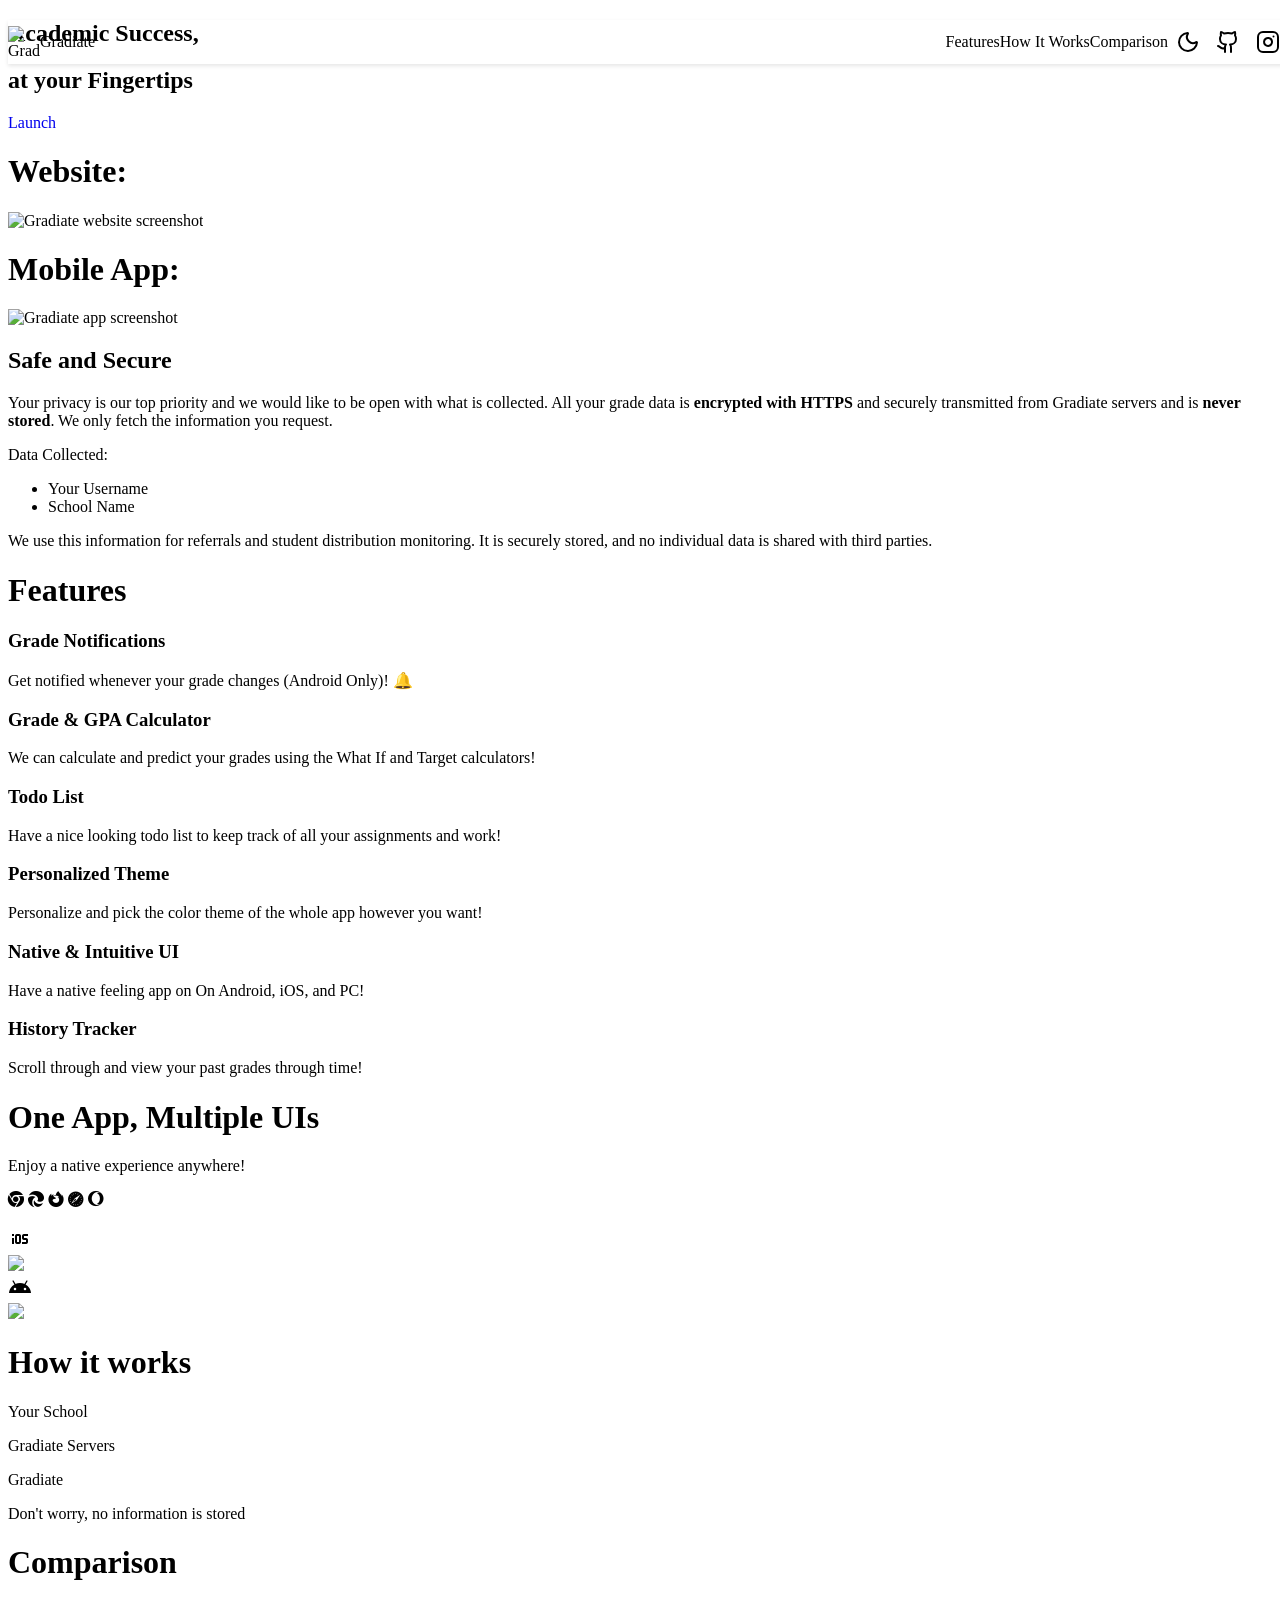
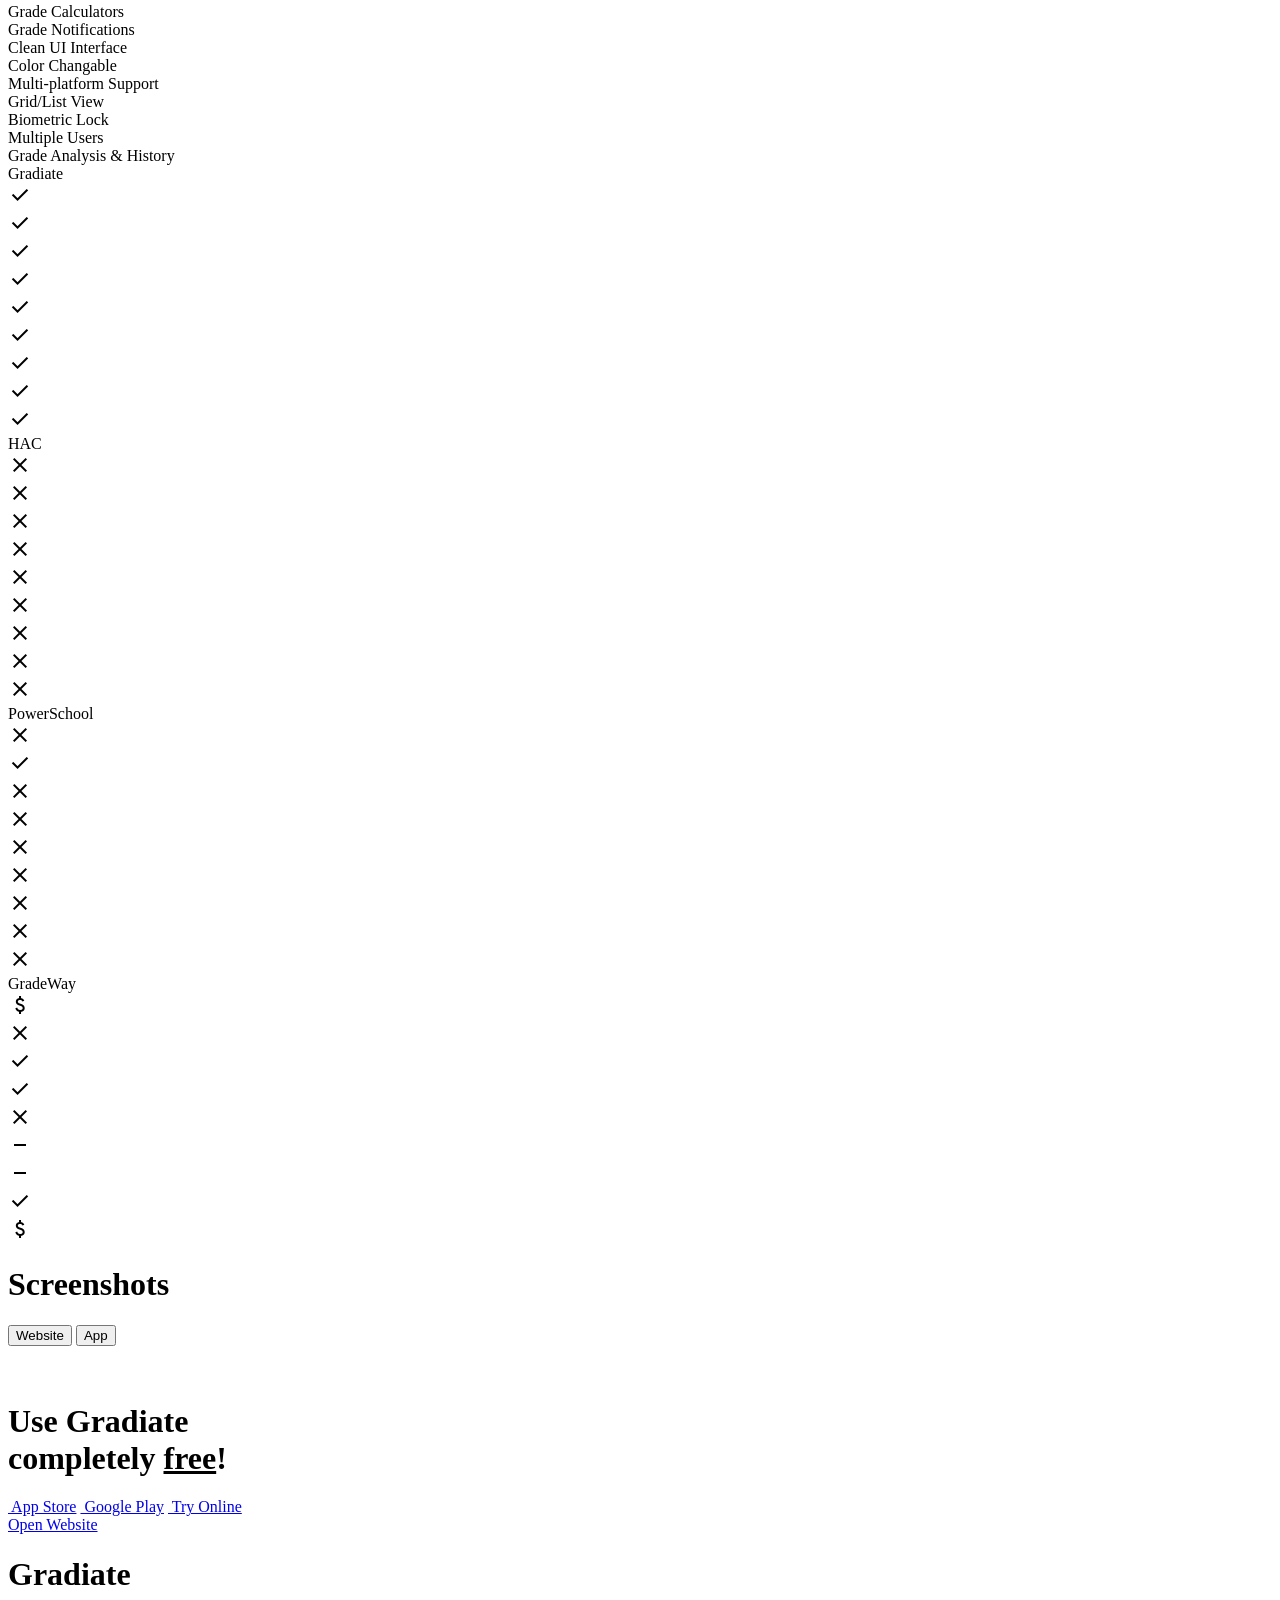
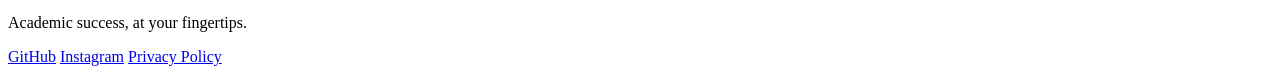
==== index.html @ aeee0737 "added number of users to splash" ====
<!DOCTYPE html>
<html lang="en">

<head>
  <meta charset="UTF-8" />
  <meta name="viewport" content="width=device-width, initial-scale=1.0" />
  <title>Gradiate</title>
  <!-- Core Styles -->
  <link rel="stylesheet" href="styles/variables.css" />
  <link rel="stylesheet" href="styles/base.css" />
  <!-- Component Styles -->
  <link rel="stylesheet" href="styles/navigation.css" />
  <link rel="stylesheet" href="styles/hero.css" />
  <link rel="stylesheet" href="styles/platforms.css" />
  <link rel="stylesheet" href="styles/safe-secure.css" />
  <link rel="stylesheet" href="styles/features.css" />
  <link rel="stylesheet" href="styles/how-it-works.css" />
  <link rel="stylesheet" href="styles/comparison.css" />
  <link rel="stylesheet" href="styles/screenshots.css" />
  <link rel="stylesheet" href="styles/install.css" />
  <link rel="stylesheet" href="styles/footer.css" />
  <link rel="stylesheet" href="styles/privacy-policy.css" />
  <link rel="stylesheet" href="styles/stats.css" />
  <!-- External Libraries -->
  <script src="scripts/main.js"></script>
  <script src="scripts/stats.js"></script>
  <script src="https://cdn.jsdelivr.net/npm/lucide@latest/dist/umd/lucide.min.js"></script>
  <link rel="shortcut icon" href="images/logo-rounded.png" type="image/x-icon" />
  <link rel="stylesheet" href="https://cdn.jsdelivr.net/npm/swiper@11/swiper-bundle.min.css" />
  <link rel="stylesheet"
    href="https://fonts.googleapis.com/css2?family=Material+Symbols+Outlined:opsz,wght,FILL,GRAD@24,700,0,0" />
  <link rel="stylesheet" href="https://cdnjs.cloudflare.com/ajax/libs/font-awesome/6.7.2/css/all.min.css">
</head>

<body>
  <div class="container">
    <!-- Header -->
    <nav class="navbar">
      <div class="navbar__container">
        <a href="index.html" class="logo">
          <img src="images/logo-rounded.png" alt="Gradiate Logo" class="logo__image" />
          <h1 class="logo__text">Gradiate</h1>
        </a>
        <div class="nav-links">
          <a href="index.html#features" class="nav-links__link">Features</a>
          <a href="index.html#how-it-works" class="nav-links__link">How It Works</a>
          <a href="index.html#comparison" class="nav-links__link">Comparison</a>
          <div class="nav-buttons">
            <button id="theme-toggle" class="nav-button">
              <svg xmlns="http://www.w3.org/2000/svg" class="icon-sun" width="24" height="24" viewBox="0 0 24 24" fill="none" stroke="currentColor" stroke-width="2" stroke-linecap="round" stroke-linejoin="round" class="lucide lucide-sun-icon lucide-sun"><circle cx="12" cy="12" r="4"/><path d="M12 2v2"/><path d="M12 20v2"/><path d="m4.93 4.93 1.41 1.41"/><path d="m17.66 17.66 1.41 1.41"/><path d="M2 12h2"/><path d="M20 12h2"/><path d="m6.34 17.66-1.41 1.41"/><path d="m19.07 4.93-1.41 1.41"/></svg>
              <svg xmlns="http://www.w3.org/2000/svg" class="icon-moon" width="24" height="24" viewBox="0 0 24 24" fill="none" stroke="currentColor" stroke-width="2" stroke-linecap="round" stroke-linejoin="round" class="lucide lucide-moon-icon lucide-moon"><path d="M20.985 12.486a9 9 0 1 1-9.473-9.472c.405-.022.617.46.402.803a6 6 0 0 0 8.268 8.268c.344-.215.825-.004.803.401"/></svg>
            </button>
            <a href="https://github.com/ruskcoder/" class="nav-button" title="github" target="_blank">
              <svg xmlns="http://www.w3.org/2000/svg" width="24" height="24" viewBox="0 0 24 24" fill="none" stroke="currentColor" stroke-width="2" stroke-linecap="round" stroke-linejoin="round" class="lucide lucide-github-icon lucide-github"><path d="M15 22v-4a4.8 4.8 0 0 0-1-3.5c3 0 6-2 6-5.5.08-1.25-.27-2.48-1-3.5.28-1.15.28-2.35 0-3.5 0 0-1 0-3 1.5-2.64-.5-5.36-.5-8 0C6 2 5 2 5 2c-.3 1.15-.3 2.35 0 3.5A5.403 5.403 0 0 0 4 9c0 3.5 3 5.5 6 5.5-.39.49-.68 1.05-.85 1.65-.17.6-.22 1.23-.15 1.85v4"/><path d="M9 18c-4.51 2-5-2-7-2"/></svg>
            </a>
            <a href="https://www.instagram.com/gradexis.app/" class="nav-button" title="instagram" target="_blank">
              <svg xmlns="http://www.w3.org/2000/svg" width="24" height="24" viewBox="0 0 24 24" fill="none" stroke="currentColor" stroke-width="2" stroke-linecap="round" stroke-linejoin="round" class="lucide lucide-instagram-icon lucide-instagram"><rect width="20" height="20" x="2" y="2" rx="5" ry="5"/><path d="M16 11.37A4 4 0 1 1 12.63 8 4 4 0 0 1 16 11.37z"/><line x1="17.5" x2="17.51" y1="6.5" y2="6.5"/></svg>
            </a>
          </div>
        </div>
      </div>
    </nav>

    <!-- Main -->
    <div class="hero">
      <div class="hero__content">
        <h2 class="hero__title">
          Academic Success, 
        </h2>
        <h2 class="hero__title hero__title--secondary">
          at your Fingertips
        </h2>
        <a id="gradiate-link" class="hero__cta" href="https://web.gradexis.app" style="text-decoration: none">
          <span>Launch</span>
          <i data-lucide="arrow-right" class="hero__cta-icon"></i>
        </a>
      </div>
    </div>

    <div class="section section--theme platforms-section">
      <div class="platform-card platform-card--featured" data-platform="website">
        <h1 class="platform-card__title">Website:</h1>
        <img src="../images/screenshots/website/grades.png" alt="Gradiate website screenshot" class="platform-card__image" />
      </div>
      <div class="platform-card" data-platform="app">
        <h1 class="platform-card__title">Mobile App:</h1>
        <img src="../images/screenshots/md/grades.png" alt="Gradiate app screenshot" class="platform-card__image" />
      </div>
    </div>

    <!-- Live user stats -->
    <div class="section stats" id="stats">
      <div class="stats__counter">
        <div class="stats__number" id="user-count" aria-live="polite">0</div>
        <p class="stats__label">students across <span id="school-count">0</span> schools use Gradiate</p>
      </div>
      <div class="stats-chart">
        <h3 class="stats-chart__heading">Users by school</h3>
        <div id="school-chart"></div>
      </div>
      <!-- Outside the chart so expanding it doesn't re-center the number -->
      <div class="stats-chart__other-panel" id="school-other"></div>
    </div>

    <div class="section section--light-bg safe-secure">
      <div class="safe-secure__container">
        <div class="safe-secure__icon-wrapper">
          <i data-lucide="lock-keyhole-open" class="safe-secure__icon" width="150" height="150"></i>
        </div>
        <div class="safe-secure__content">
          <h2 class="safe-secure__title">Safe and Secure</h2>
          <p class="safe-secure__description">
            Your privacy is our top priority and we would like to be open with what is collected. All your grade data is <strong>encrypted with HTTPS</strong> and securely transmitted from Gradiate servers and is <strong>never stored</strong>. We only fetch the information you request. 
          </p>
          <p class="safe-secure__data-label">Data Collected:</p>
          <ul class="safe-secure__data-list">
            <li class="safe-secure__data-list-item">Your Username</li>
            <li class="safe-secure__data-list-item">School Name</li>
          </ul>
          <p class="safe-secure__footer-note">We use this information for referrals and student distribution monitoring. It is securely stored, and no individual data is shared with third parties.</p>
        </div>
      </div>
    </div>

    <!-- Features -->
    <div class="section features" id="features">
      <div class="section-title">
        <h1 class="section-title__heading">Features</h1>
      </div>
      <div class="features__grid">
        <div class="feature-card reveal-animate reveal-animate--left">
          <i data-lucide="bell" class="feature-card__icon"></i>
          <h3 class="feature-card__title">Grade Notifications</h3>
          <p class="feature-card__description">
            Get notified whenever your grade changes (Android Only)! 🔔
          </p>
        </div>
        <div class="feature-card reveal-animate reveal-animate--up">
          <i data-lucide="calculator" class="feature-card__icon"></i>
          <h3 class="feature-card__title">Grade & GPA Calculator</h3>
          <p class="feature-card__description">
            We can calculate and predict your grades using the What If and Target calculators!
          </p>
        </div>
        <div class="feature-card reveal-animate reveal-animate--right">
          <i data-lucide="list-todo" class="feature-card__icon"></i>
          <h3 class="feature-card__title">Todo List</h3>
          <p class="feature-card__description">
            Have a nice looking todo list to keep track of all your assignments and work!
          </p>
        </div>
        <div class="feature-card reveal-animate reveal-animate--left">
          <i data-lucide="palette" class="feature-card__icon"></i>
          <h3 class="feature-card__title">Personalized Theme</h3>
          <p class="feature-card__description">
            Personalize and pick the color theme of the whole app however you want!
          </p>
        </div>
        <div class="feature-card reveal-animate reveal-animate--up">
          <i data-lucide="code-xml" class="feature-card__icon"></i>
          <h3 class="feature-card__title">Native & Intuitive UI</h3>
          <p class="feature-card__description">
            Have a native feeling app on On Android, iOS, and PC!
          </p>
        </div>
        <div class="feature-card reveal-animate reveal-animate--right">
          <i data-lucide="history" class="feature-card__icon"></i>
          <h3 class="feature-card__title">History Tracker</h3>
          <p class="feature-card__description">
            Scroll through and view your past grades through time!
          </p>
        </div>
      </div>
      <div class="multi-ui">
        <h1 class="multi-ui__title">One App, Multiple UIs</h1>
        <p class="multi-ui__subtitle">
          Enjoy a native experience anywhere!
        </p>
        <div class="multi-ui__containers">
          <div class="ui-container">
            <div class="ui-display ui-display--browser reveal-animate reveal-animate--up">
              <div class="browser-icons">
                <i class="fa-brands fa-chrome browser-icons__icon"></i>
                <i class="fa-brands fa-edge browser-icons__icon"></i>
                <i class="fa-brands fa-firefox-browser browser-icons__icon"></i>
                <i class="fa-brands fa-safari browser-icons__icon"></i>
                <i class="fa-brands fa-opera browser-icons__icon"></i>
              </div>
              <img class="browser-screenshot" src="../images/screenshots/website/dashboard.png" alt="" />
            </div>
          </div>
        </div>
        <div class="multi-ui__containers">
          <div class="ui-container">
            <div class="ui-display ui-display--ios reveal-animate reveal-animate--left">
              <i class="material-symbols-outlined ui-display__icon">ios</i>
              <div class="phone-frame">
                <img src="../images/iphone.png" class="phone-frame__device" />
                <img class="phone-frame__screenshot" src="../images/screenshots/ios-home.png" alt="" />
                <div class="phone-frame__accent-color"></div>
              </div>
            </div>
            <div class="ui-display ui-display--android reveal-animate reveal-animate--right">
              <i class="material-symbols-outlined ui-display__icon">android</i>
              <div class="phone-frame">
                <img src="../images/android.png" class="phone-frame__device" />
                <img class="phone-frame__screenshot" src="../images/screenshots/md-home.png" alt="" />
                <div class="phone-frame__accent-color"></div>
              </div>
            </div>
          </div>
        </div>
      </div>
    </div>
    <!-- How it works -->
    <div class="section section--light-bg how-it-works" id="how-it-works">
      <div class="section-title">
        <h1 class="section-title__heading">How it works</h1>
      </div>
      <div class="how-it-works__container">
        <div class="how-it-works__flow">
          <div class="how-it-works__step interactive-hover">
            <i data-lucide="school" class="how-it-works__step-icon"></i>
            <p class="how-it-works__step-label">Your School</p>
          </div>
          <i class="how-it-works__arrow" data-lucide="arrow-right"></i>
          <div class="how-it-works__step how-it-works__server-step interactive-hover">
            <i data-lucide="server-cog" class="how-it-works__step-icon"></i>
            <p class="how-it-works__step-label">Gradiate Servers</p>
          </div>
          <i class="how-it-works__arrow" data-lucide="arrow-right"></i>
          <div class="how-it-works__step interactive-hover">
            <i data-lucide="monitor" class="how-it-works__step-icon"></i>
            <p class="how-it-works__step-label">Gradiate</p>
          </div>
        </div>
        <p class="how-it-works__note">Don't worry, no information is stored</p>
      </div>
    </div>
    <!-- Reviews -->
    <!--       <div class="titles" id="reviews">
        <h1>Reviews</h1>
      </div>

      <div class="carousel-container reviews-carousel">
        <button class="carousel-button prev" aria-label="Previous">
          <i data-lucide="chevron-left"></i>
        </button>

        <div class="carousel">
          <div class="carousel-track">
            <div class="review-card">
              <span class="star">★★★★★</span>
              <h3>CRHS Teacher</h3>
              <p>"Amazing app for students to check their grades with ease!"
              </p>
            </div>
            <div class="review-card">
              <span class="star">★★★★★</span>
              <h3>CRHS Teacher</h3>
              <p>"The neat UI is user-friendly and incredibely useful for students to track assignments!"</p>
            </div>
            <div class="review-card">
              <span class="star">★★★★★</span>
              <h3>CRHS Teacher</h3>
              <p>Lorem ipsum dolor sit amet. Vel consequatur nulla eos minus dolorem qui perspiciatis enim qui odio exercitationem et vero omnis.</p>
            </div>
              <div class="review-card">
                <span class="star">★★★★★</span>
                <h3>CRHS Teacher</h3>
                <p>Lorem ipsum dolor sit amet. Vel consequatur nulla eos minus dolorem qui perspiciatis enim qui odio exercitationem et vero omnis.</p>
              </div>
              <div class="review-card">
                <span class="star">★★★★★</span>
                <h3>CRHS Teacher</h3>
                <p>Lorem ipsum dolor sit amet. Vel consequatur nulla eos minus dolorem qui perspiciatis enim qui odio exercitationem et vero omnis.</p>
              </div>
            </div>
          </div>
          <button class="carousel-button next" aria-label="Next">
            <i data-lucide="chevron-right"></i>
          </button>
        </div> -->

    <!-- Comparison -->
    <div class="section comparison" id="comparison">
      <div class="section-title">
        <h1 class="section-title__heading">Comparison</h1>
      </div>
      <div class="comparison__table">
        <div class="comparison__row comparison__row--feature-headings">
          <div class="comparison__cell comparison__cell--no-border"></div>
          <div class="comparison__cell">Grade Calculators</div>
          <div class="comparison__cell">Grade Notifications</div>
          <div class="comparison__cell">Clean UI Interface</div>
          <div class="comparison__cell">Color Changable</div>
          <div class="comparison__cell">Multi-platform Support</div>
          <div class="comparison__cell">Grid/List View</div>
          <div class="comparison__cell">Biometric Lock</div>
          <div class="comparison__cell">Multiple Users</div>
          <div class="comparison__cell">Grade Analysis & History</div>
        </div>
        <div class="comparison__row comparison__row--featured">
          <div class="comparison__cell comparison__cell--header">Gradiate</div>
          <div class="comparison__cell">
            <i class="material-symbols-outlined comparison__icon comparison__icon--success">check</i>
          </div>
          <div class="comparison__cell">
            <i class="material-symbols-outlined comparison__icon comparison__icon--success">check</i>
          </div>
          <div class="comparison__cell">
            <i class="material-symbols-outlined comparison__icon comparison__icon--success">check</i>
          </div>
          <div class="comparison__cell">
            <i class="material-symbols-outlined comparison__icon comparison__icon--success">check</i>
          </div>
          <div class="comparison__cell">
            <i class="material-symbols-outlined comparison__icon comparison__icon--success">check</i>
          </div>
          <div class="comparison__cell">
            <i class="material-symbols-outlined comparison__icon comparison__icon--success">check</i>
          </div>
          <div class="comparison__cell">
            <i class="material-symbols-outlined comparison__icon comparison__icon--success">check</i>
          </div>
          <div class="comparison__cell">
            <i class="material-symbols-outlined comparison__icon comparison__icon--success">check</i>
          </div>
          <div class="comparison__cell">
            <i class="material-symbols-outlined comparison__icon comparison__icon--success">check</i>
          </div>
        </div>
        <div class="comparison__row">
          <div class="comparison__cell comparison__cell--header">HAC</div>
          <div class="comparison__cell">
            <i class="material-symbols-outlined comparison__icon comparison__icon--error">close</i>
          </div>
          <div class="comparison__cell">
            <i class="material-symbols-outlined comparison__icon comparison__icon--error">close</i>
          </div>
          <div class="comparison__cell">
            <i class="material-symbols-outlined comparison__icon comparison__icon--error">close</i>
          </div>
          <div class="comparison__cell">
            <i class="material-symbols-outlined comparison__icon comparison__icon--error">close</i>
          </div>
          <div class="comparison__cell">
            <i class="material-symbols-outlined comparison__icon comparison__icon--error">close</i>
          </div>
          <div class="comparison__cell">
            <i class="material-symbols-outlined comparison__icon comparison__icon--error">close</i>
          </div>
          <div class="comparison__cell">
            <i class="material-symbols-outlined comparison__icon comparison__icon--error">close</i>
          </div>
          <div class="comparison__cell">
            <i class="material-symbols-outlined comparison__icon comparison__icon--error">close</i>
          </div>
          <div class="comparison__cell">
            <i class="material-symbols-outlined comparison__icon comparison__icon--error">close</i>
          </div>
        </div>
        <div class="comparison__row">
          <div class="comparison__cell comparison__cell--header">PowerSchool</div>
          <div class="comparison__cell">
            <i class="material-symbols-outlined comparison__icon comparison__icon--error">close</i>
          </div>
          <div class="comparison__cell">
            <i class="material-symbols-outlined comparison__icon comparison__icon--success">check</i>
          </div>
          <div class="comparison__cell">
            <i class="material-symbols-outlined comparison__icon comparison__icon--error">close</i>
          </div>
          <div class="comparison__cell">
            <i class="material-symbols-outlined comparison__icon comparison__icon--error">close</i>
          </div>
          <div class="comparison__cell">
            <i class="material-symbols-outlined comparison__icon comparison__icon--error">close</i>
          </div>
          <div class="comparison__cell">
            <i class="material-symbols-outlined comparison__icon comparison__icon--error">close</i>
          </div>
          <div class="comparison__cell">
            <i class="material-symbols-outlined comparison__icon comparison__icon--error">close</i>
          </div>
          <div class="comparison__cell">
            <i class="material-symbols-outlined comparison__icon comparison__icon--error">close</i>
          </div>
          <div class="comparison__cell">
            <i class="material-symbols-outlined comparison__icon comparison__icon--error">close</i>
          </div>
        </div>
        <div class="comparison__row">
          <div class="comparison__cell comparison__cell--header">GradeWay</div>
          <div class="comparison__cell">
            <i class="material-symbols-outlined comparison__icon comparison__icon--warning" title="No Target Calculator & Final Exam Calculator">attach_money</i>
          </div>
          <div class="comparison__cell">
            <i class="material-symbols-outlined comparison__icon comparison__icon--error">close</i>
          </div>
          <div class="comparison__cell">
            <i class="material-symbols-outlined comparison__icon comparison__icon--success">check</i>
          </div>
          <div class="comparison__cell">
            <i class="material-symbols-outlined comparison__icon comparison__icon--success">check</i>
          </div>
          <div class="comparison__cell">
            <i class="material-symbols-outlined comparison__icon comparison__icon--error">close</i>
          </div>
          <div class="comparison__cell">
            <i class="material-symbols-outlined comparison__icon comparison__icon--warning" title="Only has List view">check_indeterminate_small</i>
          </div>
          <div class="comparison__cell">
            <i class="material-symbols-outlined comparison__icon comparison__icon--warning" title="Only on iOS, not Android">check_indeterminate_small</i>
          </div>
          <div class="comparison__cell">
            <i class="material-symbols-outlined comparison__icon comparison__icon--success">check</i>
          </div>
          <div class="comparison__cell">
            <i class="material-symbols-outlined comparison__icon comparison__icon--warning" title="No TimeTravel & Timeline">attach_money</i>
          </div>
        </div>
      </div>
    </div>
    <div class="section screenshots-section section--theme">
      <div class="section-title">
        <h1 class="section-title__heading">Screenshots</h1>
      </div>
      <div class="screenshots__tabs">
        <button class="screenshots__tab screenshots__tab--active" data-tab="website">Website</button>
        <button class="screenshots__tab" data-tab="app">App</button>
      </div>
      <div class="screenshots__carousel swiper swiper--hidden" data-carousel="app">
        <div class="swiper-wrapper">
          <div class="swiper-slide screenshots__slide">
            <img src="../images/screenshots/md/grades.png" alt="" class="screenshots__slide-image" />
          </div>
          <div class="swiper-slide screenshots__slide">
            <img src="../images/screenshots/md/grades2.png" alt="" class="screenshots__slide-image" />
          </div>
          <div class="swiper-slide screenshots__slide">
            <img src="../images/screenshots/md/grades-inside.png" alt="" class="screenshots__slide-image" />
          </div>
          <div class="swiper-slide screenshots__slide">
            <img src="../images/screenshots/md/settings.png" alt="" class="screenshots__slide-image" />
          </div>
          <div class="swiper-slide screenshots__slide">
            <img src="../images/screenshots/md/attendance.png" alt="" class="screenshots__slide-image" />
          </div>
          <div class="swiper-slide screenshots__slide">
            <img src="../images/screenshots/md/progressreport.png" alt="" class="screenshots__slide-image" />
          </div>
          <div class="swiper-slide screenshots__slide">
            <img src="../images/screenshots/md/reportcard.png" alt="" class="screenshots__slide-image" />
          </div>
          <div class="swiper-slide screenshots__slide">
            <img src="../images/screenshots/md/transcript.png" alt="" class="screenshots__slide-image" />
          </div>
          <div class="swiper-slide screenshots__slide">
            <img src="../images/screenshots/md/login.png" alt="" class="screenshots__slide-image" />
          </div>
        </div>
        <div class="swiper-pagination screenshots__pagination"></div>
      </div>
      <div class="screenshots__carousel swiper" data-carousel="website">
        <div class="swiper-wrapper">
          <div class="swiper-slide screenshots__slide">
            <img src="../images/screenshots/website/grades.png" alt="" class="screenshots__slide-image" />
          </div>
          <div class="swiper-slide screenshots__slide">
            <img src="../images/screenshots/website/finalexam.png" alt="" class="screenshots__slide-image" />
          </div>
          <div class="swiper-slide screenshots__slide">
            <img src="../images/screenshots/website/dashboard.png" alt="" class="screenshots__slide-image" />
          </div>
          <div class="swiper-slide screenshots__slide">
            <img src="../images/screenshots/website/whatif.png" alt="" class="screenshots__slide-image" />
          </div>
          <div class="swiper-slide screenshots__slide">
            <img src="../images/screenshots/website/gpa-rank.png" alt="" class="screenshots__slide-image" />
          </div>
          <div class="swiper-slide screenshots__slide">
            <img src="../images/screenshots/website/history.png" alt="" class="screenshots__slide-image" />
          </div>
          <div class="swiper-slide screenshots__slide">
            <img src="../images/screenshots/website/impacts.png" alt="" class="screenshots__slide-image" />
          </div>
          <div class="swiper-slide screenshots__slide">
            <img src="../images/screenshots/website/progress-report.png" alt="" class="screenshots__slide-image" />
          </div>
          <div class="swiper-slide screenshots__slide">
            <img src="../images/screenshots/website/report-card.png" alt="" class="screenshots__slide-image" />
          </div>
          <div class="swiper-slide screenshots__slide">
            <img src="../images/screenshots/website/schedule.png" alt="" class="screenshots__slide-image" />
          </div>
          <div class="swiper-slide screenshots__slide">
            <img src="../images/screenshots/website/settings.png" alt="" class="screenshots__slide-image" />
          </div>
          <div class="swiper-slide screenshots__slide">
            <img src="../images/screenshots/website/timeline.png" alt="" class="screenshots__slide-image" />
          </div>
          <div class="swiper-slide screenshots__slide">
            <img src="../images/screenshots/website/timetravel.png" alt="" class="screenshots__slide-image" />
          </div>
          <div class="swiper-slide screenshots__slide">
            <img src="../images/screenshots/website/transcripts.png" alt="" class="screenshots__slide-image" />
          </div>
          <div class="swiper-slide screenshots__slide">
            <img src="../images/screenshots/website/attendance.png" alt="" class="screenshots__slide-image" />
          </div>
        </div>
        <div class="swiper-pagination screenshots__pagination"></div>
      </div>
    </div>

    <div class="section install section--light-bg">
      <div class="install__content">
        <div class="section-title">
          <h1 class="install__title">
            Use Gradiate
            <br />
            completely <u>free</u>!
          </h1>
        </div>
        <div class="install__buttons install__buttons--mobile">
          <a href="https://apps.apple.com/us/app/gradexis/id6745531312" target="_blank" class="install__button">
            <img src="../images/apple.svg" alt="" class="install__button-icon" />
            App Store</a>
          <a href="https://play.google.com/store/apps/details?id=com.ruskcoder.gradexis" target="_blank"
            class="install__button">
            <img src="../images/google.svg" alt="" class="install__button-icon" />
            Google Play</a>
          <a href="https://mobile.gradexis.app" target="_blank" class="install__button">
            <img src="../images/web.svg" alt="" class="install__button-icon" />
            Try Online</a>
        </div>
        <div class="install__buttons install__buttons--desktop">
          <a href="https://web.gradexis.app" target="_blank" class="install__button">
            <i data-lucide="square-mouse-pointer"></i>
            Open Website
          </a>
        </div>
      </div>
    </div>
  </div>

  <footer class="footer">
    <div class="footer__content">
      <h1 class="footer__brand">Gradiate</h1>
      <p class="footer__tagline">Academic success, at your fingertips.</p>
    </div>
    <div class="footer__links">
      <a href="https://github.com/ruskcoder/gradiate" class="footer__link">GitHub</a>
      <a href="https://www.instagram.com/gradexis.app/" class="footer__link">Instagram</a>
      <a href="/privacy-policy.html" class="footer__link">Privacy Policy</a>
    </div>
  </footer>
  <script src="https://cdn.jsdelivr.net/npm/swiper@11/swiper-bundle.min.js"></script>
</body>

</html>
---- styles/navigation.css ----
/* ============================================
   NAVIGATION STYLES
   ============================================ */

.navbar {
  width: 100%;
  position: fixed;
  z-index: var(--z-index-fixed);
  border-top: 7px solid var(--theme-primary);
}

.navbar__container {
  padding: var(--spacing-md);
  width: 100%;
  display: flex;
  justify-content: space-between;
  align-items: center;
  background-color: var(--background-page);
  box-shadow: 0 2px 4px rgba(0, 0, 0, 0.1);
}

/* ============================================
   LOGO
   ============================================ */

.logo {
  display: flex;
  align-items: center;
  gap: var(--spacing-sm);
  text-decoration: none;
  color: inherit;
}

.logo__image {
  width: 2rem;
  height: 2rem;
  color: var(--color-blue-600);
}

.logo__text {
  font-size: var(--font-size-2xl);
  font-weight: var(--font-weight-bold);
}

/* ============================================
   NAV LINKS
   ============================================ */

.nav-links {
  display: flex;
  align-items: center;
  gap: var(--spacing-lg);
}

.nav-links__link {
  text-decoration: none;
  background: none;
  border: none;
  color: var(--color-text-secondary);
  cursor: pointer;
  font-size: var(--font-size-base);
  transition: color var(--transition-base);
}

.nav-links__link:hover {
  color: var(--theme-secondary);
}

@media (max-width: 800px) {
  .nav-links__link {
    display: none;
  }
}

/* ============================================
   NAV BUTTONS (THEME TOGGLE, SOCIAL)
   ============================================ */

.nav-buttons {
  display: flex;
  align-items: center;
  gap: var(--spacing-sm);
}

.nav-button {
  text-decoration: none;
  background: none;
  border: none;
  cursor: pointer;
  border-radius: var(--border-radius-sm);
  background-color: var(--color-surface-secondary);
  color: var(--color-text-primary);
  height: 2.5rem;
  width: 2.5rem;
  display: flex;
  align-items: center;
  justify-content: center;
  transition: background-color var(--transition-base);
}

.nav-button svg {
  width: 1.5rem;
  height: 1.5rem;
}

@media (max-width: 550px) {
  .nav-buttons {
    gap: var(--spacing-xs);
  }

  .nav-button {
    height: 2rem;
    width: 2rem;
  }

  .nav-button svg {
    width: 1.125rem;
    height: 1.125rem;
  }
}

.nav-button:hover {
  background-color: var(--color-surface-tertiary);
}

.nav-button--dark-mode {
  color: var(--color-surface-secondary);
  background-color: var(--color-dark-gray);
}

.nav-button--dark-mode:hover {
  background-color: var(--color-surface-tertiary);
}

/* ============================================
   THEME TOGGLE ICON VISIBILITY
   ============================================ */

.icon-sun {
  display: none;
}

.icon-moon {
  display: block;
}

.dark .icon-sun {
  display: block;
}

.dark .icon-moon {
  display: none;
}
---- styles/stats.css ----
/* ============================================
   USER STATS SECTION
   ============================================ */

.stats[hidden] {
  display: none;
}

.stats {
  display: grid;
  grid-template-columns: minmax(0, 1fr) auto;
  align-items: center;
  gap: 0 var(--spacing-3xl);
  max-width: 1000px;
  margin: 0 auto;
  padding: var(--spacing-3xl) var(--spacing-md) !important;
}

.stats__counter {
  grid-column: 2;
  grid-row: 1;
  text-align: center;
}

.stats__number {
  font-family: var(--font-family-serif);
  font-size: 4.5rem;
  line-height: 1;
  color: var(--theme-secondary);
  font-variant-numeric: tabular-nums;
}

.stats__label {
  margin-top: var(--spacing-sm);
  max-width: 12rem;
  font-size: var(--font-size-lg);
  color: var(--text-color-secondary);
}

.stats-chart {
  grid-column: 1;
  grid-row: 1;
  min-width: 0;
}

.stats-chart__heading {
  font-size: var(--font-size-xl);
  font-weight: var(--font-weight-semibold);
  margin-bottom: var(--spacing-md);
}

.stats-chart__row {
  display: grid;
  grid-template-columns: minmax(0, 14rem) 1fr auto;
  align-items: center;
  gap: var(--spacing-md);
  padding: 0.35rem 0;
}

.stats-chart__label {
  font-size: var(--font-size-sm);
  white-space: nowrap;
  overflow: hidden;
  text-overflow: ellipsis;
}

.stats-chart__track {
  height: 1.25rem;
  background: var(--component-bg-tertiary);
  border-radius: var(--border-radius-full);
  overflow: hidden;
}

.stats-chart__bar {
  height: 100%;
  width: 0;
  background: var(--theme-secondary);
  border-radius: var(--border-radius-full);
  transition: width 1s cubic-bezier(0.22, 1, 0.36, 1);
}

.stats--visible .stats-chart__bar {
  width: var(--w);
}

.stats-chart__value {
  font-size: var(--font-size-sm);
  font-weight: var(--font-weight-semibold);
  font-variant-numeric: tabular-nums;
  min-width: 6.5rem;
  text-align: right;
}

.stats-chart__value small {
  font-weight: var(--font-weight-normal);
  color: var(--text-color-tertiary);
}

/* "Other" row: a button that expands the full list */
.stats-chart__other-toggle {
  width: 100%;
  border: none;
  background: none;
  font: inherit;
  color: inherit;
  text-align: left;
  cursor: pointer;
}

.stats-chart__other-toggle .stats-chart__label::after {
  content: " ▸";
  display: inline-block;
  color: var(--text-color-tertiary);
  transition: transform var(--transition-slower);
}

.stats-chart__other-toggle[aria-expanded="true"] .stats-chart__label::after {
  transform: rotate(90deg);
}

.stats-chart__other-panel {
  grid-column: 1;
  grid-row: 2;
  min-width: 0;
  display: grid;
  grid-template-rows: 0fr;
  opacity: 0;
  transition: grid-template-rows 0.4s cubic-bezier(0.22, 1, 0.36, 1), opacity 0.3s;
}

.stats-chart__other-panel--open {
  grid-template-rows: 1fr;
  opacity: 1;
}

.stats-chart__other-list {
  min-height: 0;
  overflow: hidden;
  list-style: none;
  padding: 0;
  margin: 0;
  font-size: var(--font-size-sm);
  color: var(--text-color-secondary);
}

.stats-chart__other-list li {
  display: flex;
  justify-content: space-between;
  gap: var(--spacing-md);
  padding: 0.2rem 0;
}

.stats-chart__other-list li:first-child {
  padding-top: var(--spacing-sm);
}

.stats-chart__other-list li:last-child {
  padding-bottom: var(--spacing-sm);
}

/* Same side-by-side layout on small screens, just tighter */
@media (max-width: 768px) {
  .stats {
    gap: 0 var(--spacing-md);
  }

  .stats__number {
    font-size: 2.25rem;
  }

  .stats__label {
    max-width: 6.5rem;
    font-size: var(--font-size-xs);
  }

  .stats-chart__heading {
    font-size: var(--font-size-base);
  }

  .stats-chart__row {
    grid-template-columns: minmax(0, 1fr) auto;
    gap: 0.15rem var(--spacing-sm);
  }

  .stats-chart__track {
    grid-column: 1 / -1;
    grid-row: 2;
    height: 0.75rem;
  }

  .stats-chart__label,
  .stats-chart__value {
    font-size: var(--font-size-xs);
  }

  .stats-chart__value {
    min-width: 0;
  }
}

@media (prefers-reduced-motion: reduce) {
  .stats-chart__bar,
  .stats-chart__other-panel,
  .stats-chart__other-toggle .stats-chart__label::after {
    transition: none;
  }
}
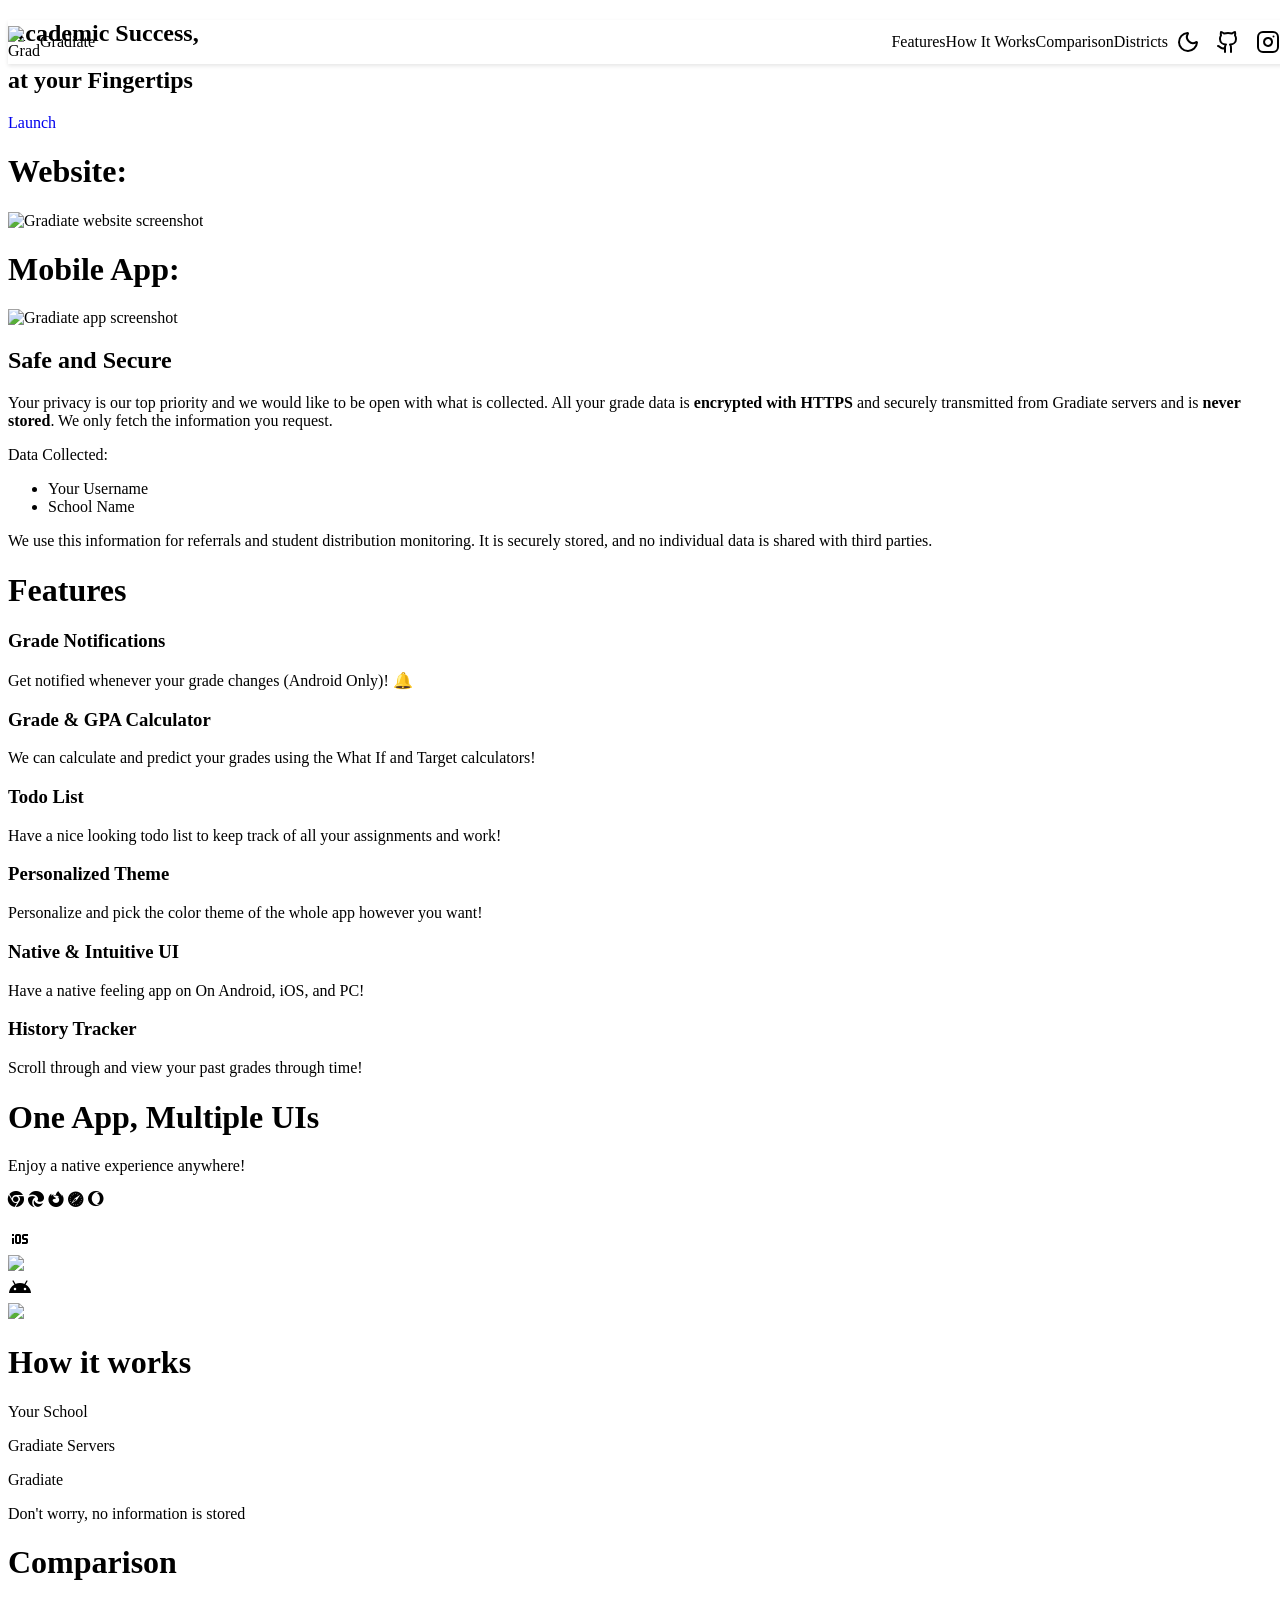
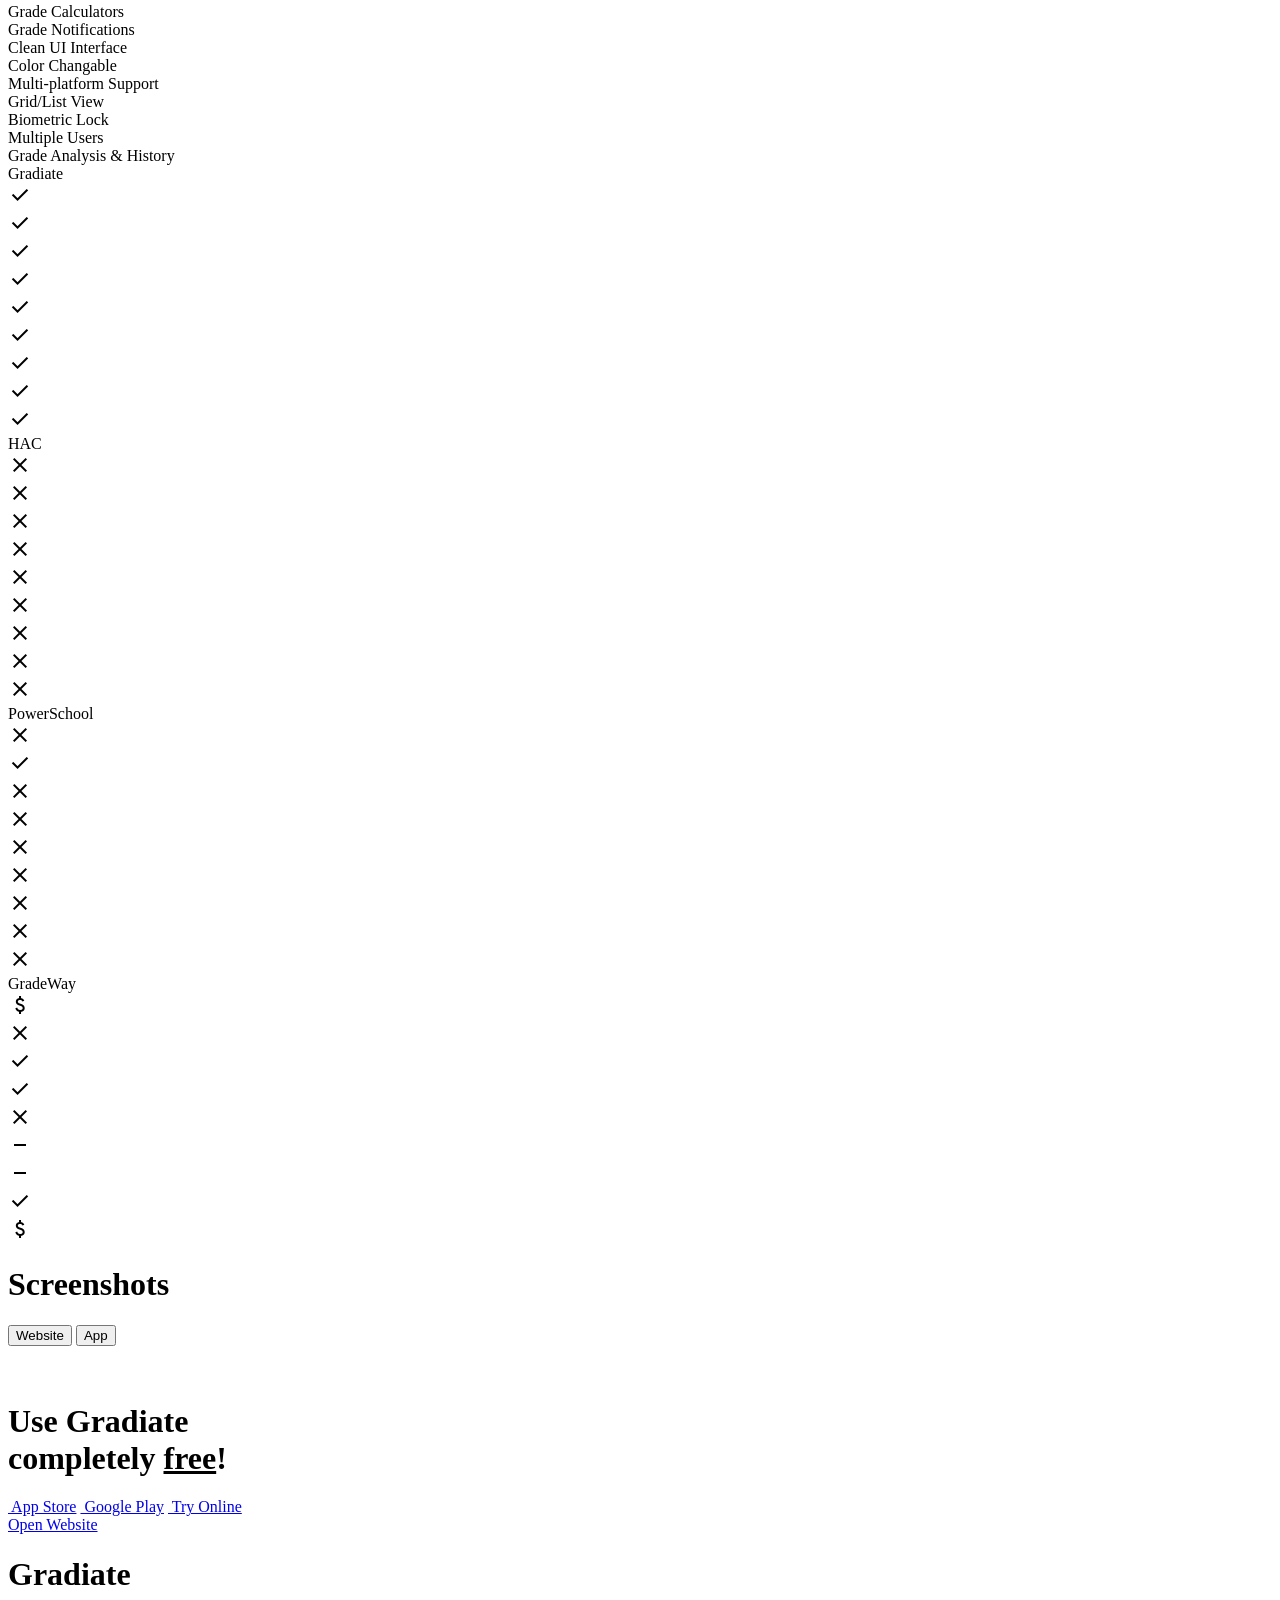
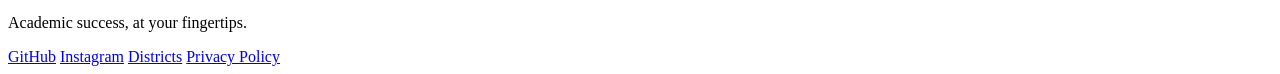
==== commit 1f0be995: "added districts page" ====
--- a/index.html
+++ b/index.html
@@ -45,6 +45,7 @@
           <a href="index.html#features" class="nav-links__link">Features</a>
           <a href="index.html#how-it-works" class="nav-links__link">How It Works</a>
           <a href="index.html#comparison" class="nav-links__link">Comparison</a>
+          <a href="districts.html" class="nav-links__link">Districts</a>
           <div class="nav-buttons">
             <button id="theme-toggle" class="nav-button">
               <svg xmlns="http://www.w3.org/2000/svg" class="icon-sun" width="24" height="24" viewBox="0 0 24 24" fill="none" stroke="currentColor" stroke-width="2" stroke-linecap="round" stroke-linejoin="round" class="lucide lucide-sun-icon lucide-sun"><circle cx="12" cy="12" r="4"/><path d="M12 2v2"/><path d="M12 20v2"/><path d="m4.93 4.93 1.41 1.41"/><path d="m17.66 17.66 1.41 1.41"/><path d="M2 12h2"/><path d="M20 12h2"/><path d="m6.34 17.66-1.41 1.41"/><path d="m19.07 4.93-1.41 1.41"/></svg>
@@ -70,7 +71,7 @@
         <h2 class="hero__title hero__title--secondary">
           at your Fingertips
         </h2>
-        <a id="gradiate-link" class="hero__cta" href="https://web.gradexis.app" style="text-decoration: none">
+        <a id="gradiate-link" class="hero__cta" href="https://web.gradiate.app" style="text-decoration: none">
           <span>Launch</span>
           <i data-lucide="arrow-right" class="hero__cta-icon"></i>
         </a>
@@ -553,10 +554,11 @@
     <div class="footer__links">
       <a href="https://github.com/ruskcoder/gradiate" class="footer__link">GitHub</a>
       <a href="https://www.instagram.com/gradexis.app/" class="footer__link">Instagram</a>
+      <a href="/districts.html" class="footer__link">Districts</a>
       <a href="/privacy-policy.html" class="footer__link">Privacy Policy</a>
     </div>
   </footer>
   <script src="https://cdn.jsdelivr.net/npm/swiper@11/swiper-bundle.min.js"></script>
 </body>
 
-</html>+</html>
--- a/styles/stats.css
+++ b/styles/stats.css
@@ -40,7 +40,7 @@
 .stats-chart {
   grid-column: 1;
   grid-row: 1;
-  min-width: 0;
+  min-width: min(20rem, 100%);
 }
 
 .stats-chart__heading {
@@ -198,6 +198,38 @@
   }
 }
 
+/* Below this the chart would drop under its 20rem minimum beside the number,
+   so stack: number on top, chart full width underneath. */
+@media (max-width: 500px) {
+  .stats {
+    grid-template-columns: minmax(0, 1fr);
+    gap: var(--spacing-lg) 0;
+  }
+
+  .stats__counter {
+    grid-column: 1;
+    grid-row: 1;
+  }
+
+  .stats__number {
+    font-size: 3.25rem;
+  }
+
+  .stats__label {
+    max-width: none;
+    font-size: var(--font-size-sm);
+  }
+
+  .stats-chart {
+    grid-row: 2;
+  }
+
+  .stats-chart__other-panel {
+    grid-row: 3;
+    margin-top: calc(-1 * var(--spacing-lg));
+  }
+}
+
 @media (prefers-reduced-motion: reduce) {
   .stats-chart__bar,
   .stats-chart__other-panel,
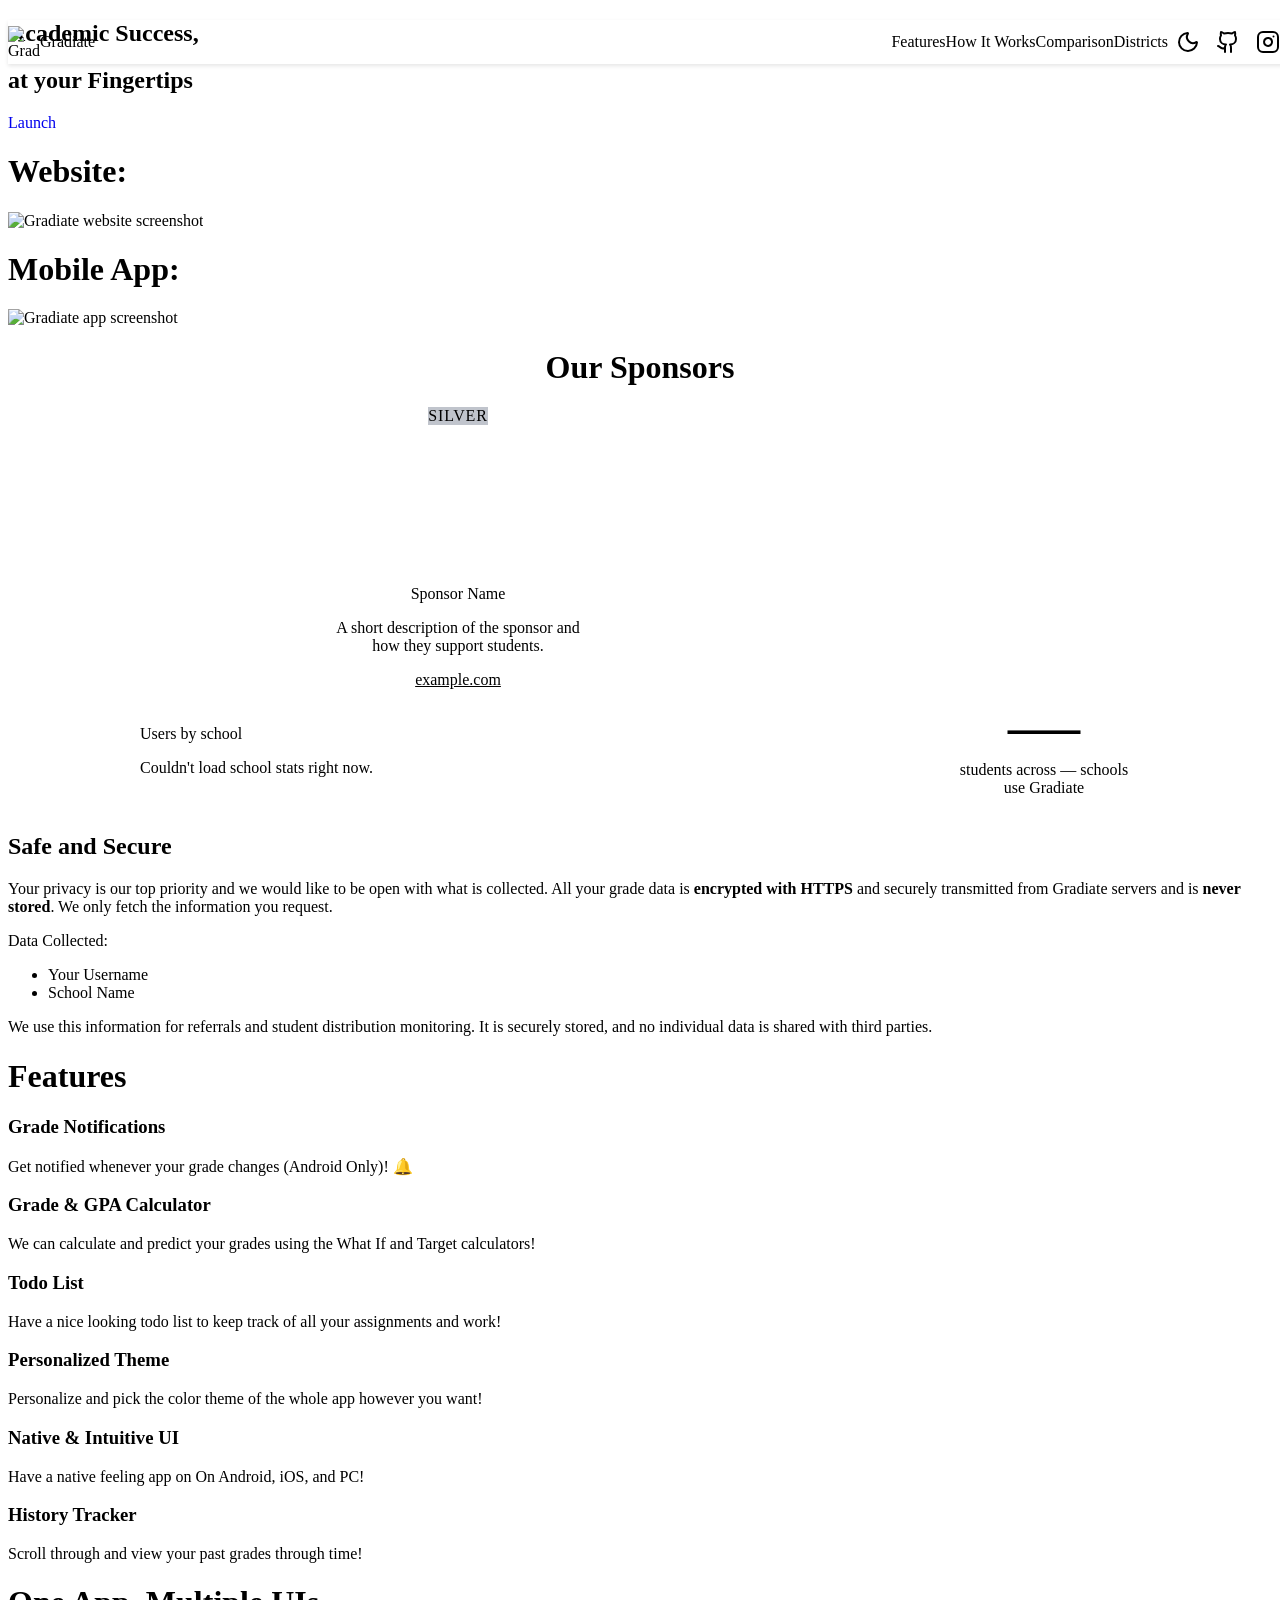
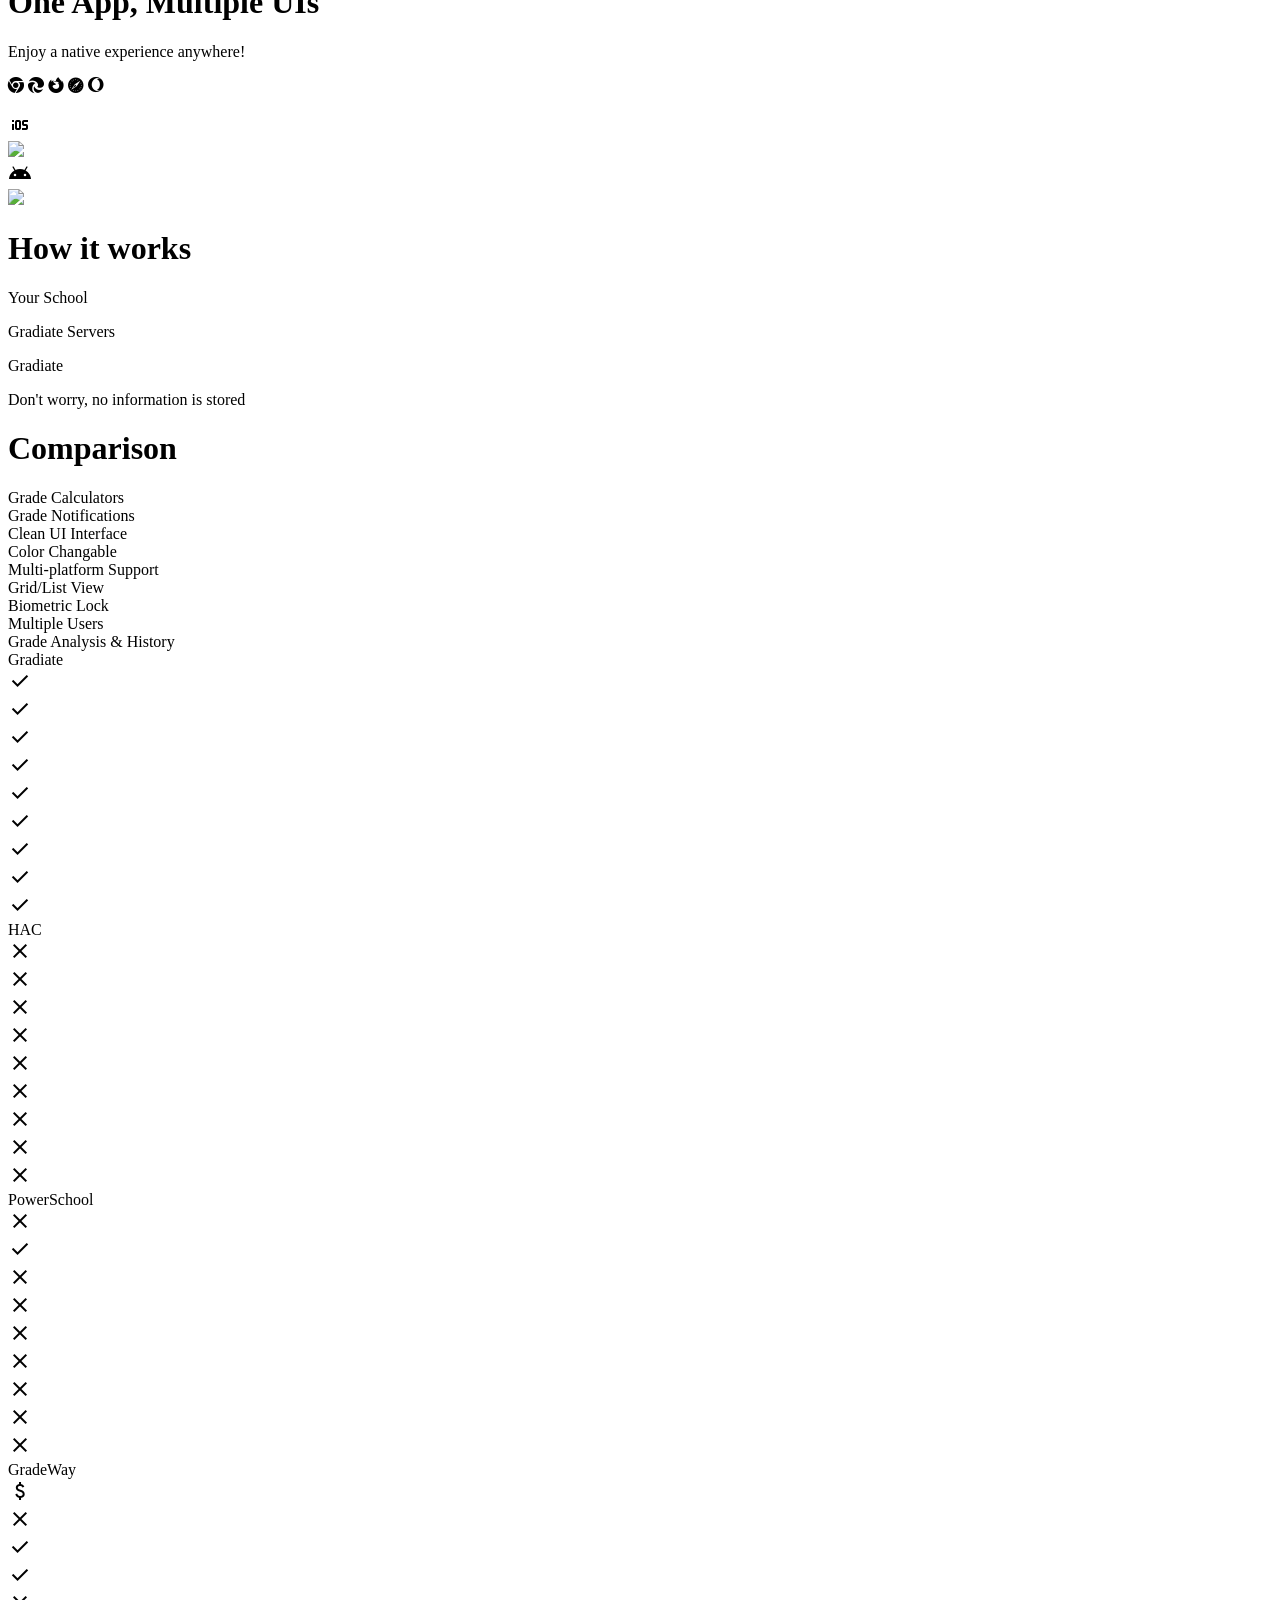
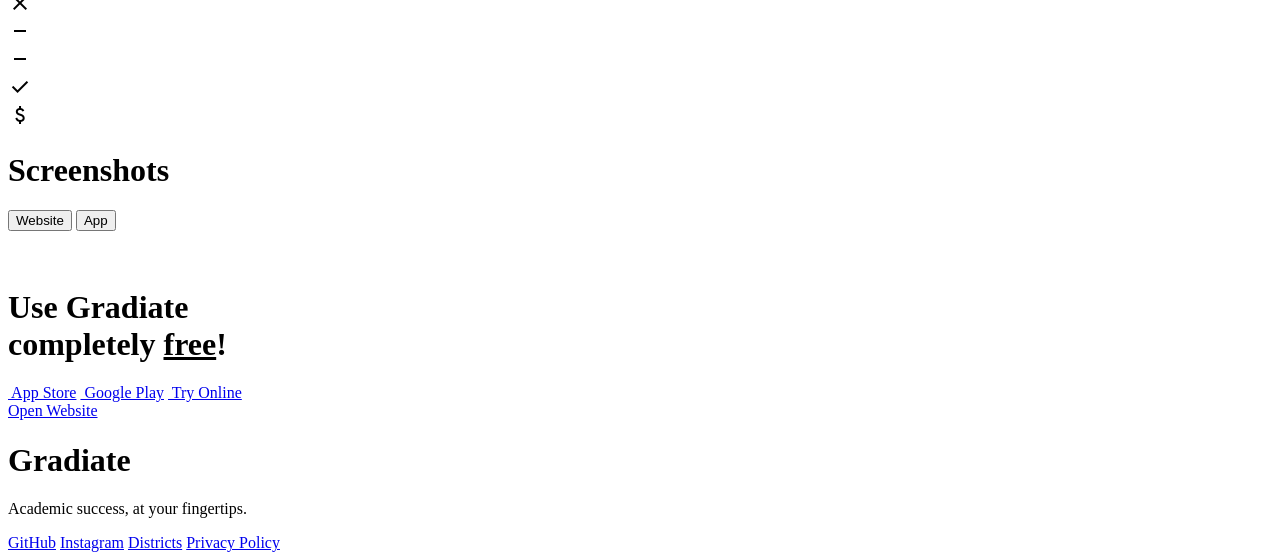
==== commit e882d402: "sponsors" ====
--- a/index.html
+++ b/index.html
@@ -21,6 +21,7 @@
   <link rel="stylesheet" href="styles/footer.css" />
   <link rel="stylesheet" href="styles/privacy-policy.css" />
   <link rel="stylesheet" href="styles/stats.css" />
+  <link rel="stylesheet" href="styles/sponsors.css" />
   <!-- External Libraries -->
   <script src="scripts/main.js"></script>
   <script src="scripts/stats.js"></script>
@@ -89,6 +90,27 @@
       </div>
     </div>
 
+    <!-- Sponsors -->
+    <div class="section section--light-bg sponsors" id="sponsors">
+      <div class="section-title">
+        <h1 class="section-title__heading">Our Sponsors</h1>
+      </div>
+      <div class="sponsors__tier">
+        <span class="sponsors__tier-label">Silver</span>
+        <div class="sponsors__grid">
+          <div class="sponsor">
+            <!-- Replace with <img class="sponsor__logo" src="..." alt="Sponsor Name logo" /> -->
+            <div class="sponsor__logo">
+              <i data-lucide="image" width="96" height="96"></i>
+            </div>
+            <h3 class="sponsor__name">Sponsor Name</h3>
+            <p class="sponsor__description">A short description of the sponsor and how they support students.</p>
+            <a class="sponsor__link" href="https://example.com" target="_blank" rel="noopener">example.com</a>
+          </div>
+        </div>
+      </div>
+    </div>
+
     <!-- Live user stats -->
     <div class="section stats" id="stats">
       <div class="stats__counter">
--- a/styles/stats.css
+++ b/styles/stats.css
@@ -237,3 +237,7 @@
     transition: none;
   }
 }
+
+.stats-chart__error {
+  color: var(--text-color-secondary);
+}
--- a/styles/sponsors.css
+++ b/styles/sponsors.css
@@ -0,0 +1,76 @@
+/* ============================================
+   SPONSORS SECTION
+   ============================================ */
+
+.sponsors {
+  padding: var(--spacing-3xl) var(--spacing-md) !important;
+  text-align: center;
+}
+
+.sponsors__subtitle {
+  margin-top: var(--spacing-sm);
+  color: var(--text-color-secondary);
+}
+
+.sponsors__tier {
+  max-width: 900px;
+  margin: var(--spacing-2xl) auto 0;
+}
+
+.sponsors__tier-label {
+  display: inline-block;
+  padding: var(--spacing-xs) var(--spacing-md);
+  border-radius: var(--border-radius-full);
+  background-color: #c0c4cc;
+  color: var(--color-black);
+  font-size: var(--font-size-sm);
+  font-weight: var(--font-weight-semibold);
+  letter-spacing: 0.05em;
+  text-transform: uppercase;
+}
+
+.sponsors__grid {
+  display: flex;
+  flex-wrap: wrap;
+  justify-content: center;
+  gap: var(--spacing-2xl);
+  margin-top: var(--spacing-lg);
+}
+
+.sponsor {
+  display: flex;
+  flex-direction: column;
+  align-items: center;
+  width: 16rem;
+  max-width: 100%;
+}
+
+.sponsor__logo {
+  display: flex;
+  align-items: center;
+  justify-content: center;
+  width: 10rem;
+  height: 10rem;
+  color: var(--text-color-secondary);
+  object-fit: contain;
+}
+
+.sponsor__name {
+  margin-top: var(--spacing-sm);
+  font-size: var(--font-size-xl);
+  font-weight: var(--font-weight-bold);
+}
+
+.sponsor__description {
+  margin-top: var(--spacing-xs);
+  font-size: var(--font-size-sm);
+  line-height: var(--line-height-relaxed);
+  color: var(--text-color-secondary);
+}
+
+.sponsor__link {
+  margin-top: var(--spacing-sm);
+  font-size: var(--font-size-sm);
+  font-weight: var(--font-weight-semibold);
+  color: var(--theme-secondary);
+}
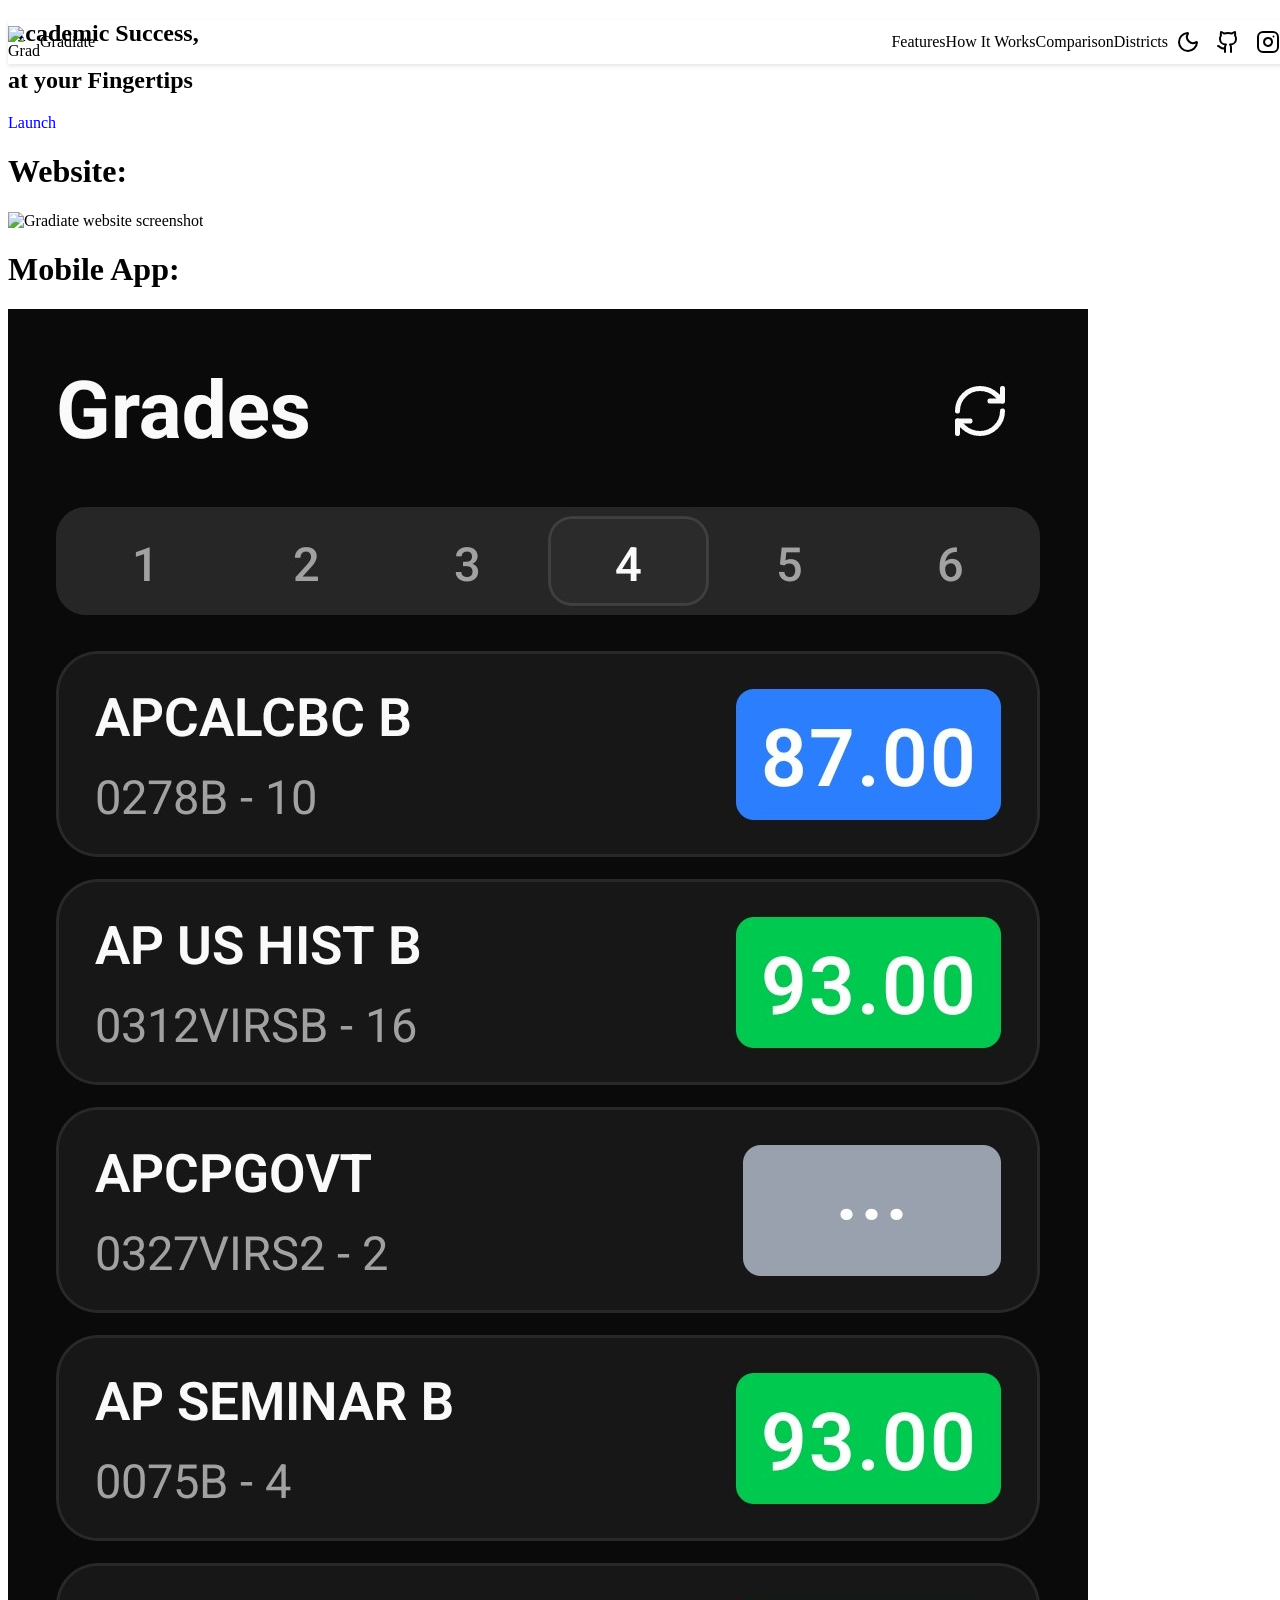
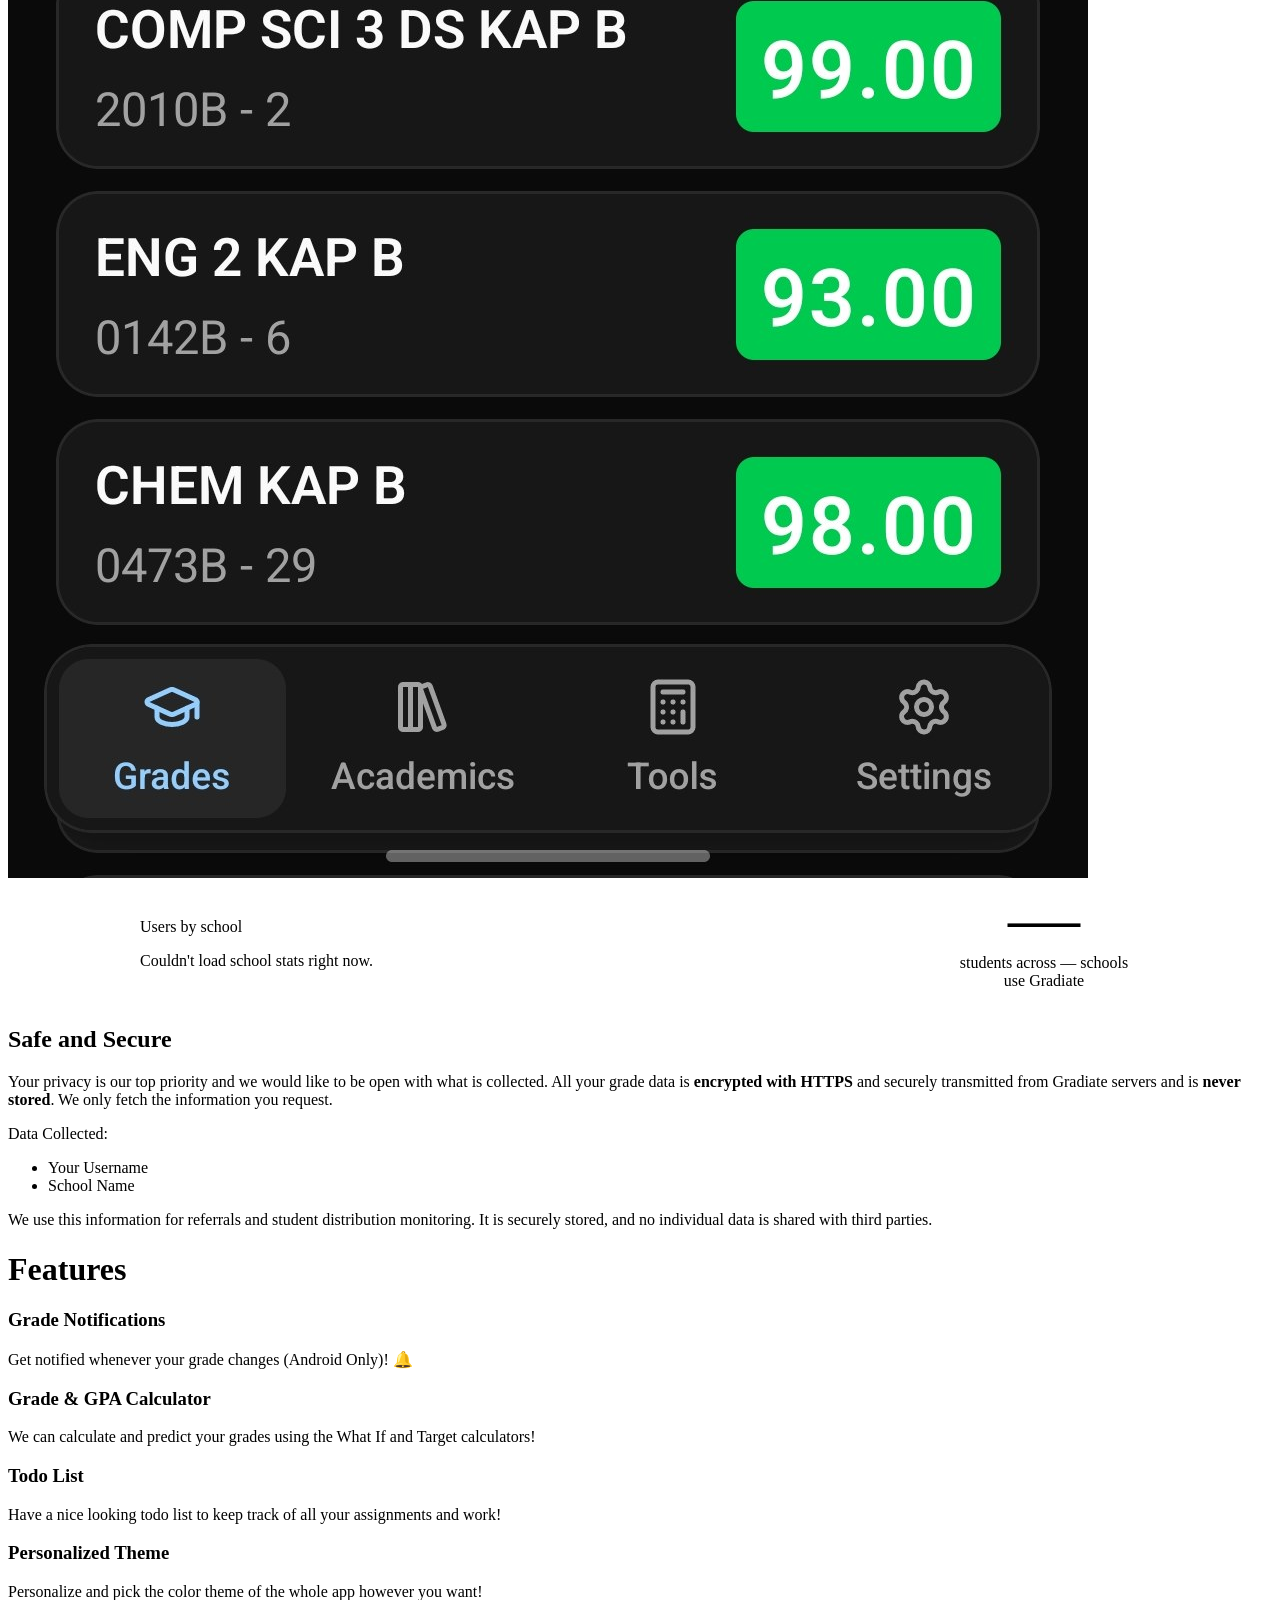
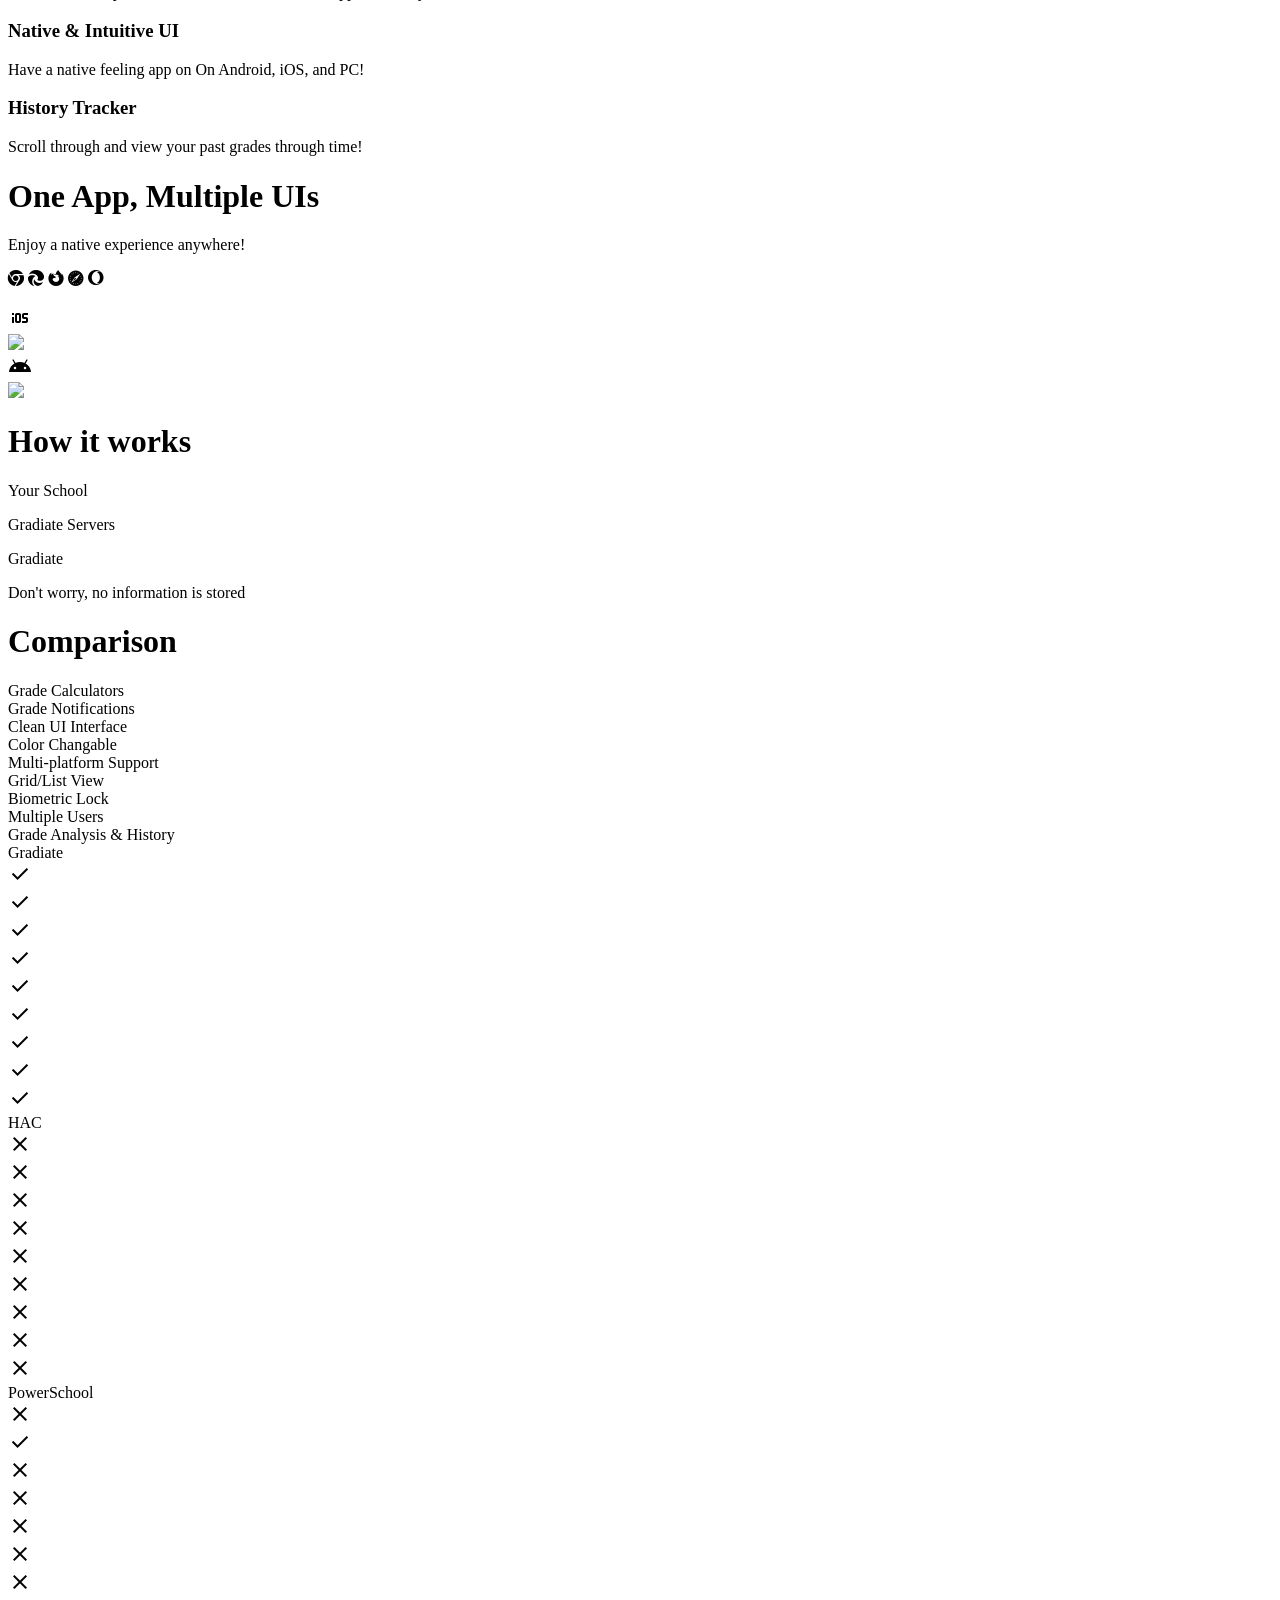
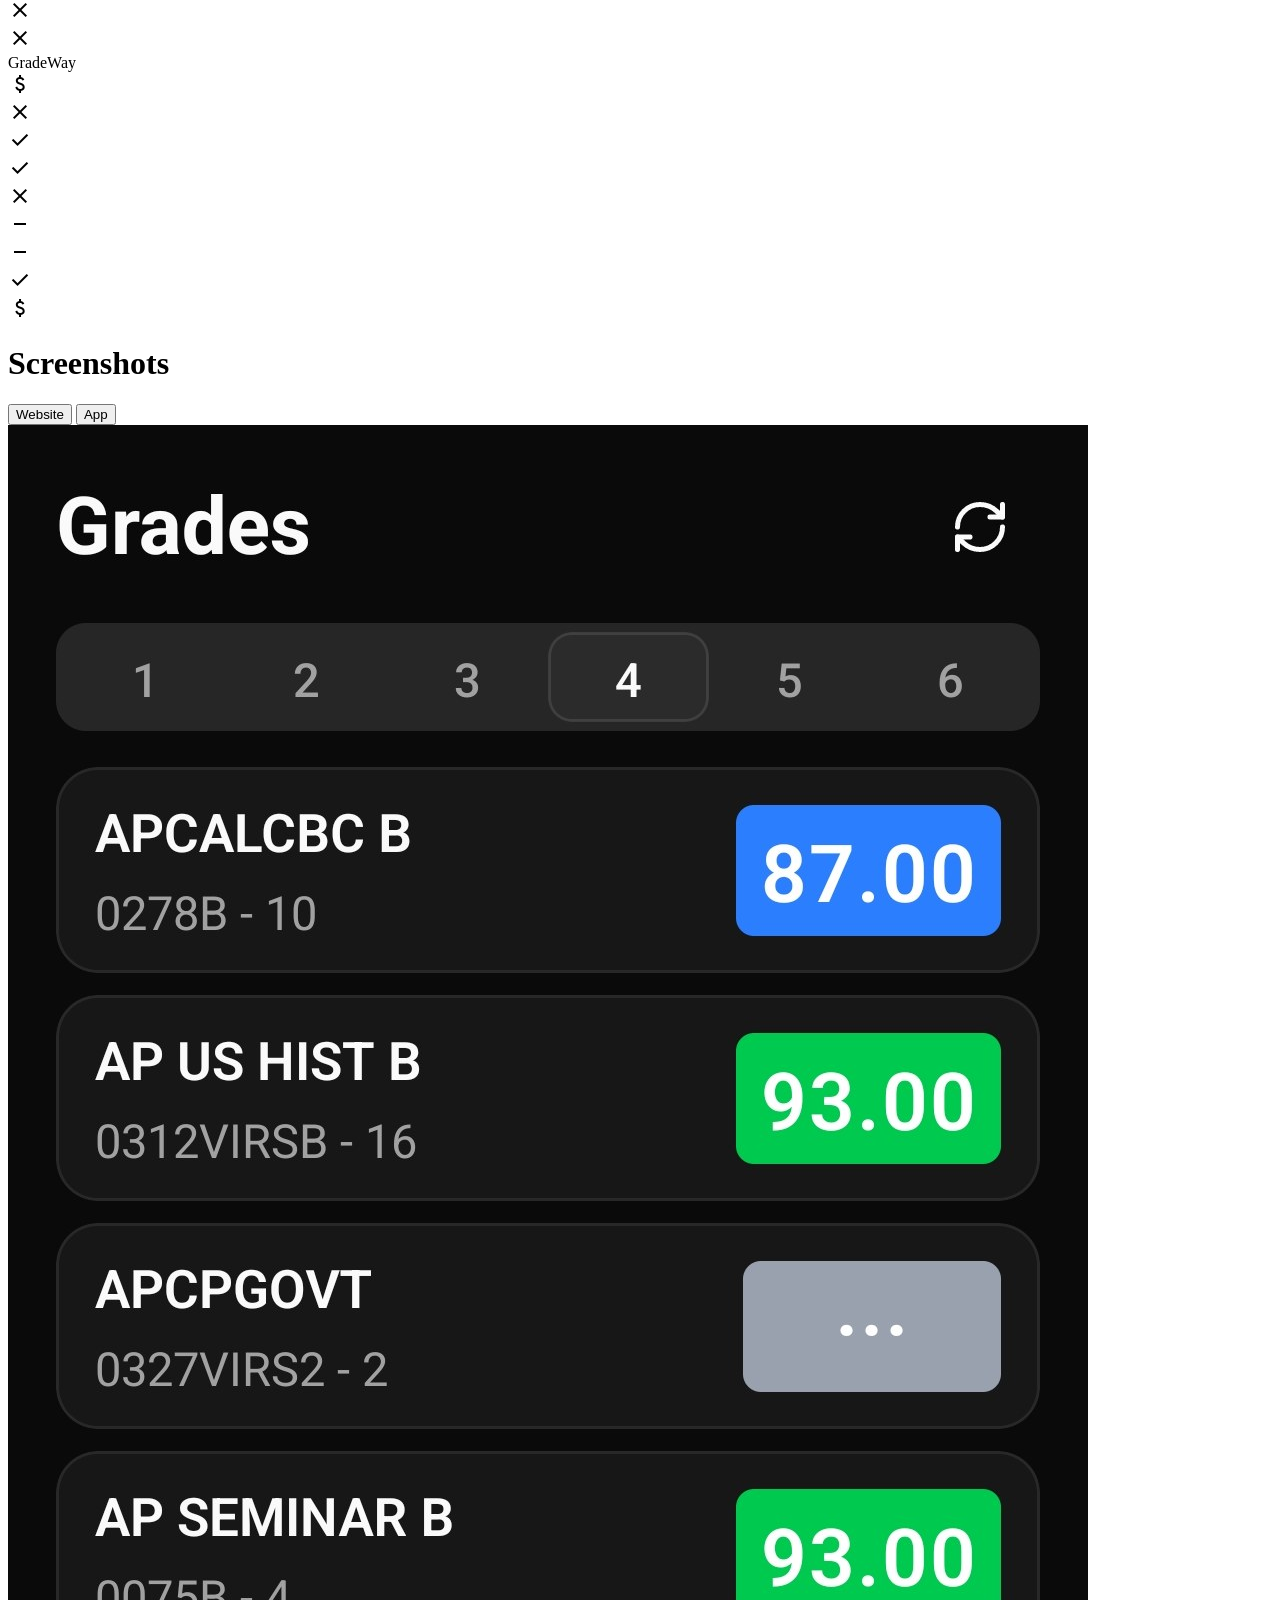
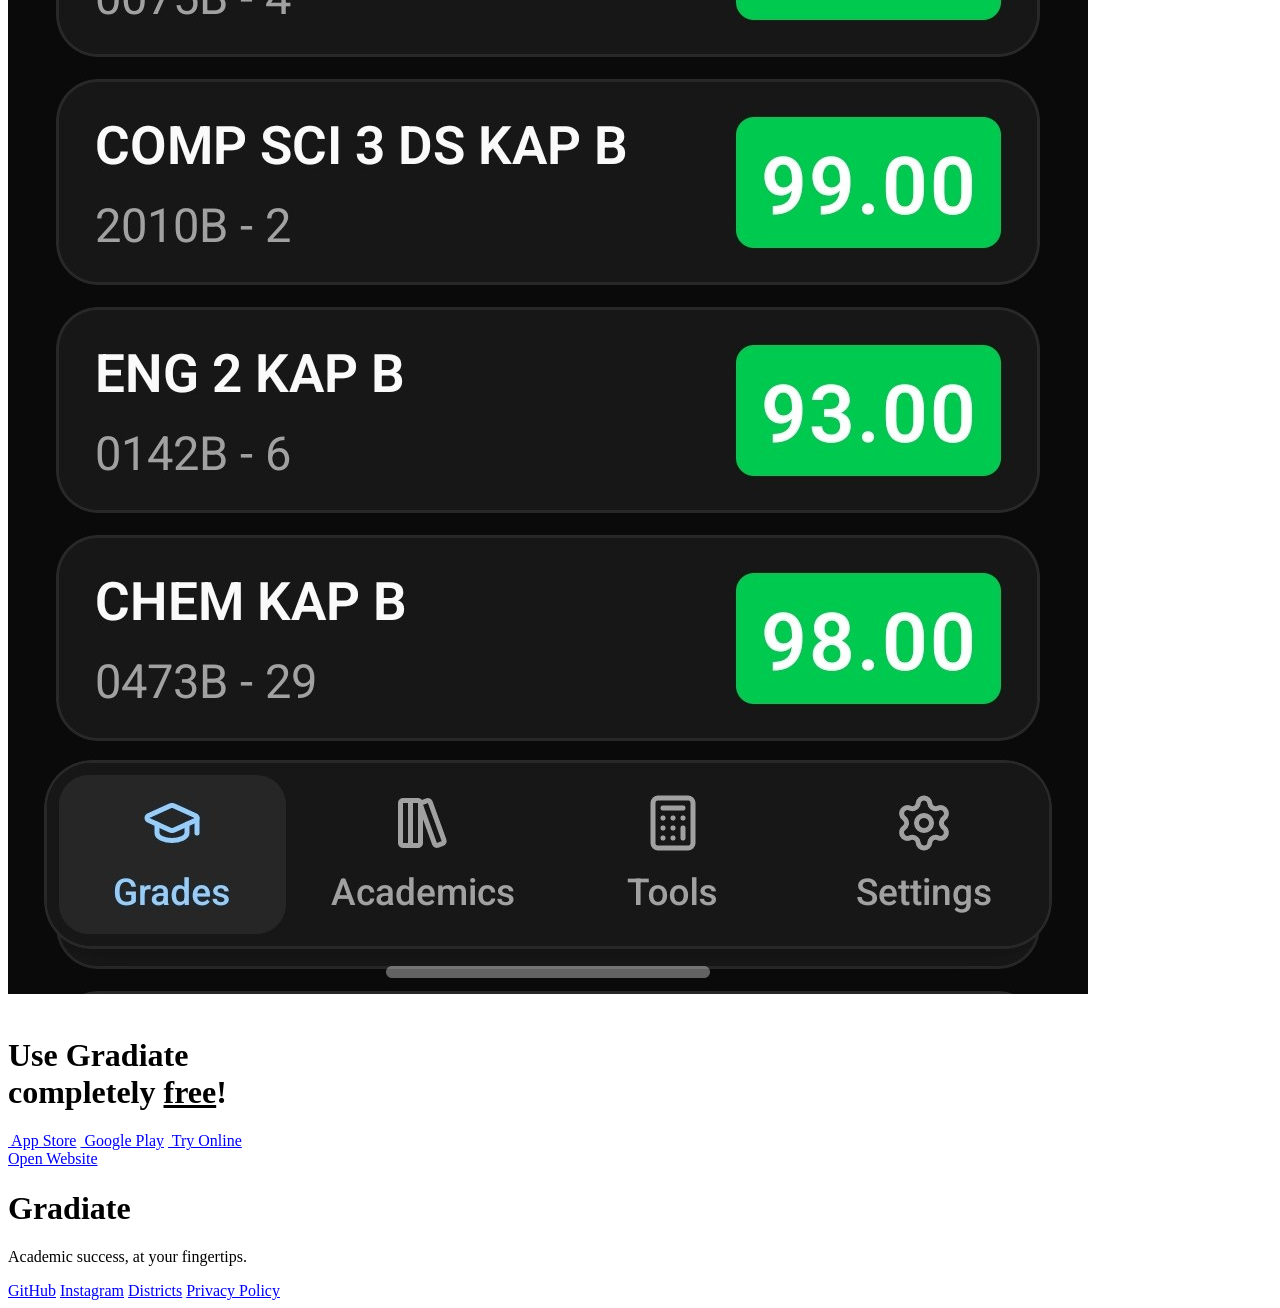
==== commit 5cde4b64: "replaced screenshots for app" ====
--- a/index.html
+++ b/index.html
@@ -21,7 +21,6 @@
   <link rel="stylesheet" href="styles/footer.css" />
   <link rel="stylesheet" href="styles/privacy-policy.css" />
   <link rel="stylesheet" href="styles/stats.css" />
-  <link rel="stylesheet" href="styles/sponsors.css" />
   <!-- External Libraries -->
   <script src="scripts/main.js"></script>
   <script src="scripts/stats.js"></script>
@@ -86,28 +85,7 @@
       </div>
       <div class="platform-card" data-platform="app">
         <h1 class="platform-card__title">Mobile App:</h1>
-        <img src="../images/screenshots/md/grades.png" alt="Gradiate app screenshot" class="platform-card__image" />
-      </div>
-    </div>
-
-    <!-- Sponsors -->
-    <div class="section section--light-bg sponsors" id="sponsors">
-      <div class="section-title">
-        <h1 class="section-title__heading">Our Sponsors</h1>
-      </div>
-      <div class="sponsors__tier">
-        <span class="sponsors__tier-label">Silver</span>
-        <div class="sponsors__grid">
-          <div class="sponsor">
-            <!-- Replace with <img class="sponsor__logo" src="..." alt="Sponsor Name logo" /> -->
-            <div class="sponsor__logo">
-              <i data-lucide="image" width="96" height="96"></i>
-            </div>
-            <h3 class="sponsor__name">Sponsor Name</h3>
-            <p class="sponsor__description">A short description of the sponsor and how they support students.</p>
-            <a class="sponsor__link" href="https://example.com" target="_blank" rel="noopener">example.com</a>
-          </div>
-        </div>
+        <img src="../images/screenshots/md/grades-list.jpg" alt="Gradiate app screenshot" class="platform-card__image" />
       </div>
     </div>
 
@@ -456,31 +434,67 @@
       <div class="screenshots__carousel swiper swiper--hidden" data-carousel="app">
         <div class="swiper-wrapper">
           <div class="swiper-slide screenshots__slide">
-            <img src="../images/screenshots/md/grades.png" alt="" class="screenshots__slide-image" />
-          </div>
-          <div class="swiper-slide screenshots__slide">
-            <img src="../images/screenshots/md/grades2.png" alt="" class="screenshots__slide-image" />
-          </div>
-          <div class="swiper-slide screenshots__slide">
-            <img src="../images/screenshots/md/grades-inside.png" alt="" class="screenshots__slide-image" />
-          </div>
-          <div class="swiper-slide screenshots__slide">
-            <img src="../images/screenshots/md/settings.png" alt="" class="screenshots__slide-image" />
-          </div>
-          <div class="swiper-slide screenshots__slide">
-            <img src="../images/screenshots/md/attendance.png" alt="" class="screenshots__slide-image" />
-          </div>
-          <div class="swiper-slide screenshots__slide">
-            <img src="../images/screenshots/md/progressreport.png" alt="" class="screenshots__slide-image" />
-          </div>
-          <div class="swiper-slide screenshots__slide">
-            <img src="../images/screenshots/md/reportcard.png" alt="" class="screenshots__slide-image" />
-          </div>
-          <div class="swiper-slide screenshots__slide">
-            <img src="../images/screenshots/md/transcript.png" alt="" class="screenshots__slide-image" />
-          </div>
-          <div class="swiper-slide screenshots__slide">
-            <img src="../images/screenshots/md/login.png" alt="" class="screenshots__slide-image" />
+            <img src="../images/screenshots/md/grades-list.jpg" alt="" class="screenshots__slide-image" />
+          </div>
+          <div class="swiper-slide screenshots__slide">
+            <img src="../images/screenshots/md/grades-card.jpg" alt="" class="screenshots__slide-image" />
+          </div>
+          <div class="swiper-slide screenshots__slide">
+            <img src="../images/screenshots/md/grades-class.jpg" alt="" class="screenshots__slide-image" />
+          </div>
+          <div class="swiper-slide screenshots__slide">
+            <img src="../images/screenshots/md/grades-loading.jpg" alt="" class="screenshots__slide-image" />
+          </div>
+          <div class="swiper-slide screenshots__slide">
+            <img src="../images/screenshots/md/what-if.jpg" alt="" class="screenshots__slide-image" />
+          </div>
+          <div class="swiper-slide screenshots__slide">
+            <img src="../images/screenshots/md/final-exam-calc.jpg" alt="" class="screenshots__slide-image" />
+          </div>
+          <div class="swiper-slide screenshots__slide">
+            <img src="../images/screenshots/md/gpa-calc.jpg" alt="" class="screenshots__slide-image" />
+          </div>
+          <div class="swiper-slide screenshots__slide">
+            <img src="../images/screenshots/md/tools.jpg" alt="" class="screenshots__slide-image" />
+          </div>
+          <div class="swiper-slide screenshots__slide">
+            <img src="../images/screenshots/md/tools-2.jpg" alt="" class="screenshots__slide-image" />
+          </div>
+          <div class="swiper-slide screenshots__slide">
+            <img src="../images/screenshots/md/impacts.jpg" alt="" class="screenshots__slide-image" />
+          </div>
+          <div class="swiper-slide screenshots__slide">
+            <img src="../images/screenshots/md/history.jpg" alt="" class="screenshots__slide-image" />
+          </div>
+          <div class="swiper-slide screenshots__slide">
+            <img src="../images/screenshots/md/timeline.jpg" alt="" class="screenshots__slide-image" />
+          </div>
+          <div class="swiper-slide screenshots__slide">
+            <img src="../images/screenshots/md/timetravel.jpg" alt="" class="screenshots__slide-image" />
+          </div>
+          <div class="swiper-slide screenshots__slide">
+            <img src="../images/screenshots/md/attendance.jpg" alt="" class="screenshots__slide-image" />
+          </div>
+          <div class="swiper-slide screenshots__slide">
+            <img src="../images/screenshots/md/schedule.jpg" alt="" class="screenshots__slide-image" />
+          </div>
+          <div class="swiper-slide screenshots__slide">
+            <img src="../images/screenshots/md/teachers.jpg" alt="" class="screenshots__slide-image" />
+          </div>
+          <div class="swiper-slide screenshots__slide">
+            <img src="../images/screenshots/md/report-card.jpg" alt="" class="screenshots__slide-image" />
+          </div>
+          <div class="swiper-slide screenshots__slide">
+            <img src="../images/screenshots/md/transcripts.jpg" alt="" class="screenshots__slide-image" />
+          </div>
+          <div class="swiper-slide screenshots__slide">
+            <img src="../images/screenshots/md/academics.jpg" alt="" class="screenshots__slide-image" />
+          </div>
+          <div class="swiper-slide screenshots__slide">
+            <img src="../images/screenshots/md/account-details.jpg" alt="" class="screenshots__slide-image" />
+          </div>
+          <div class="swiper-slide screenshots__slide">
+            <img src="../images/screenshots/md/settings.jpg" alt="" class="screenshots__slide-image" />
           </div>
         </div>
         <div class="swiper-pagination screenshots__pagination"></div>
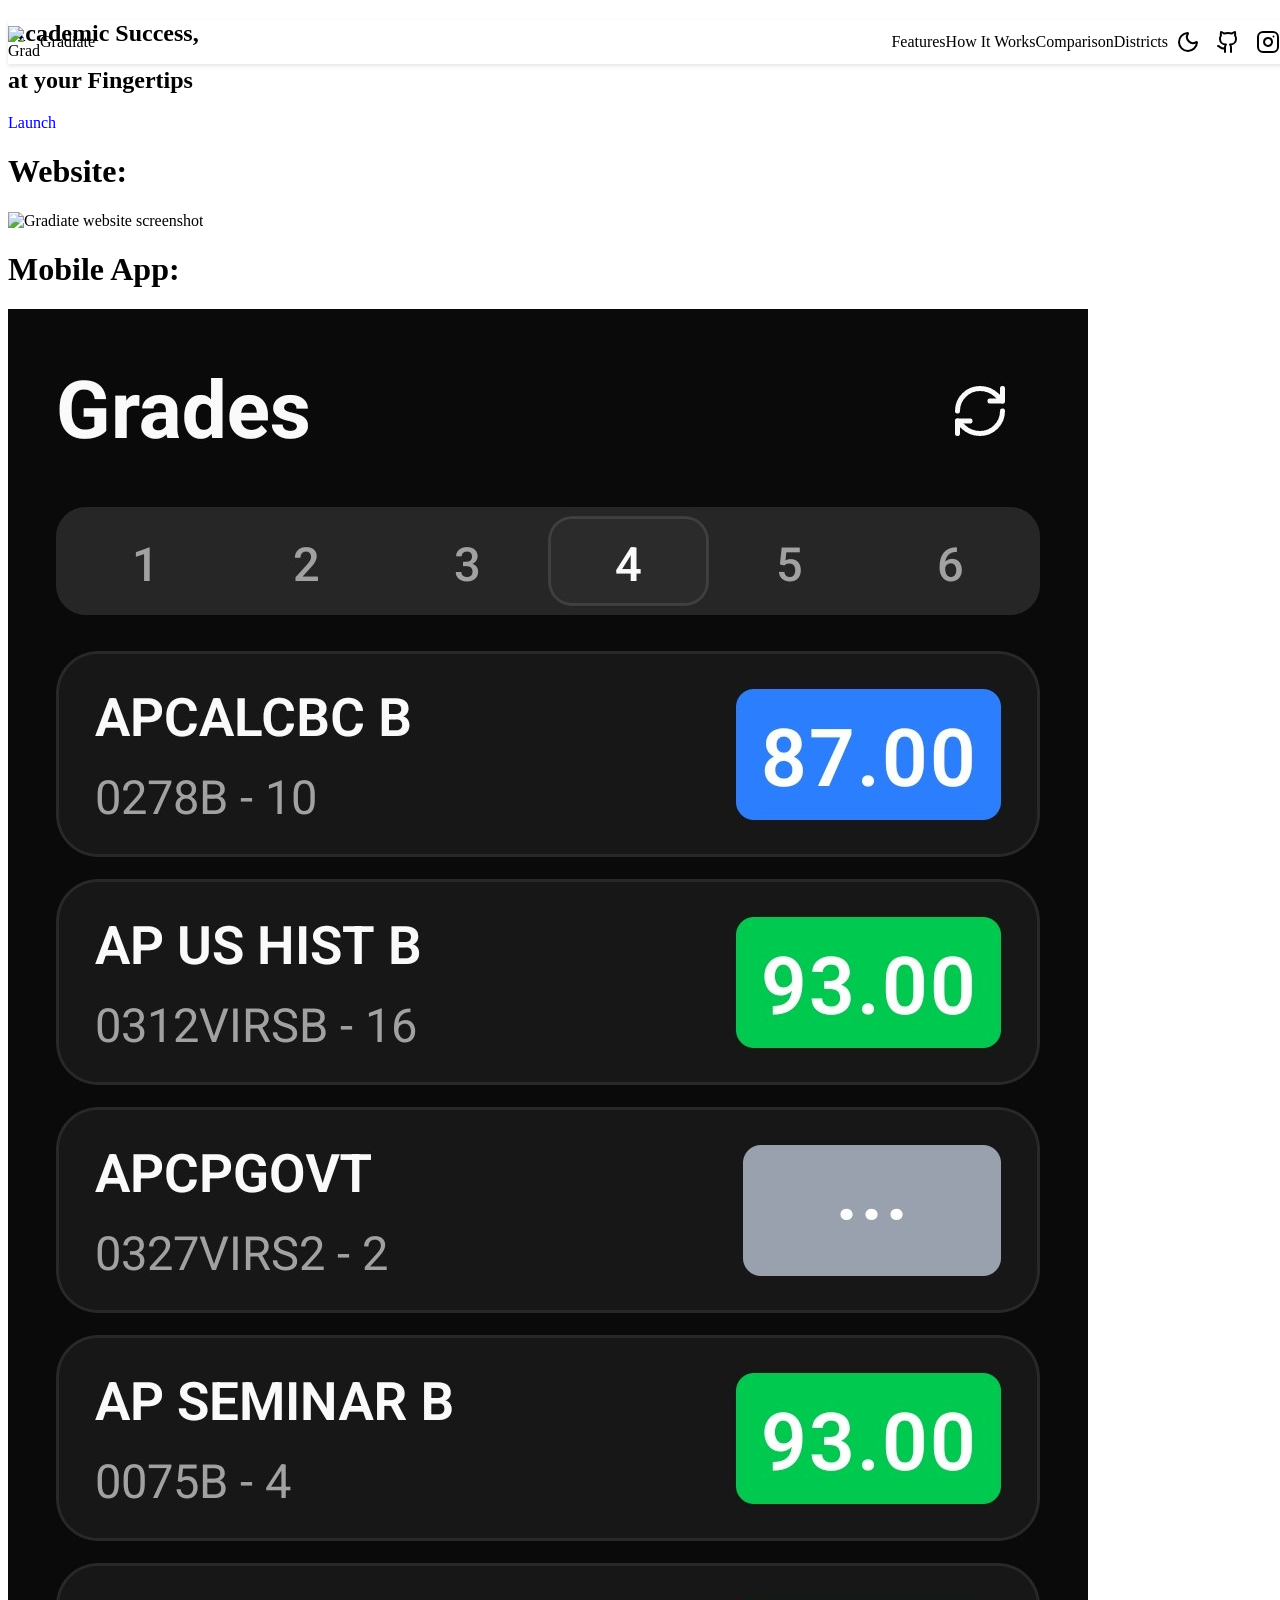
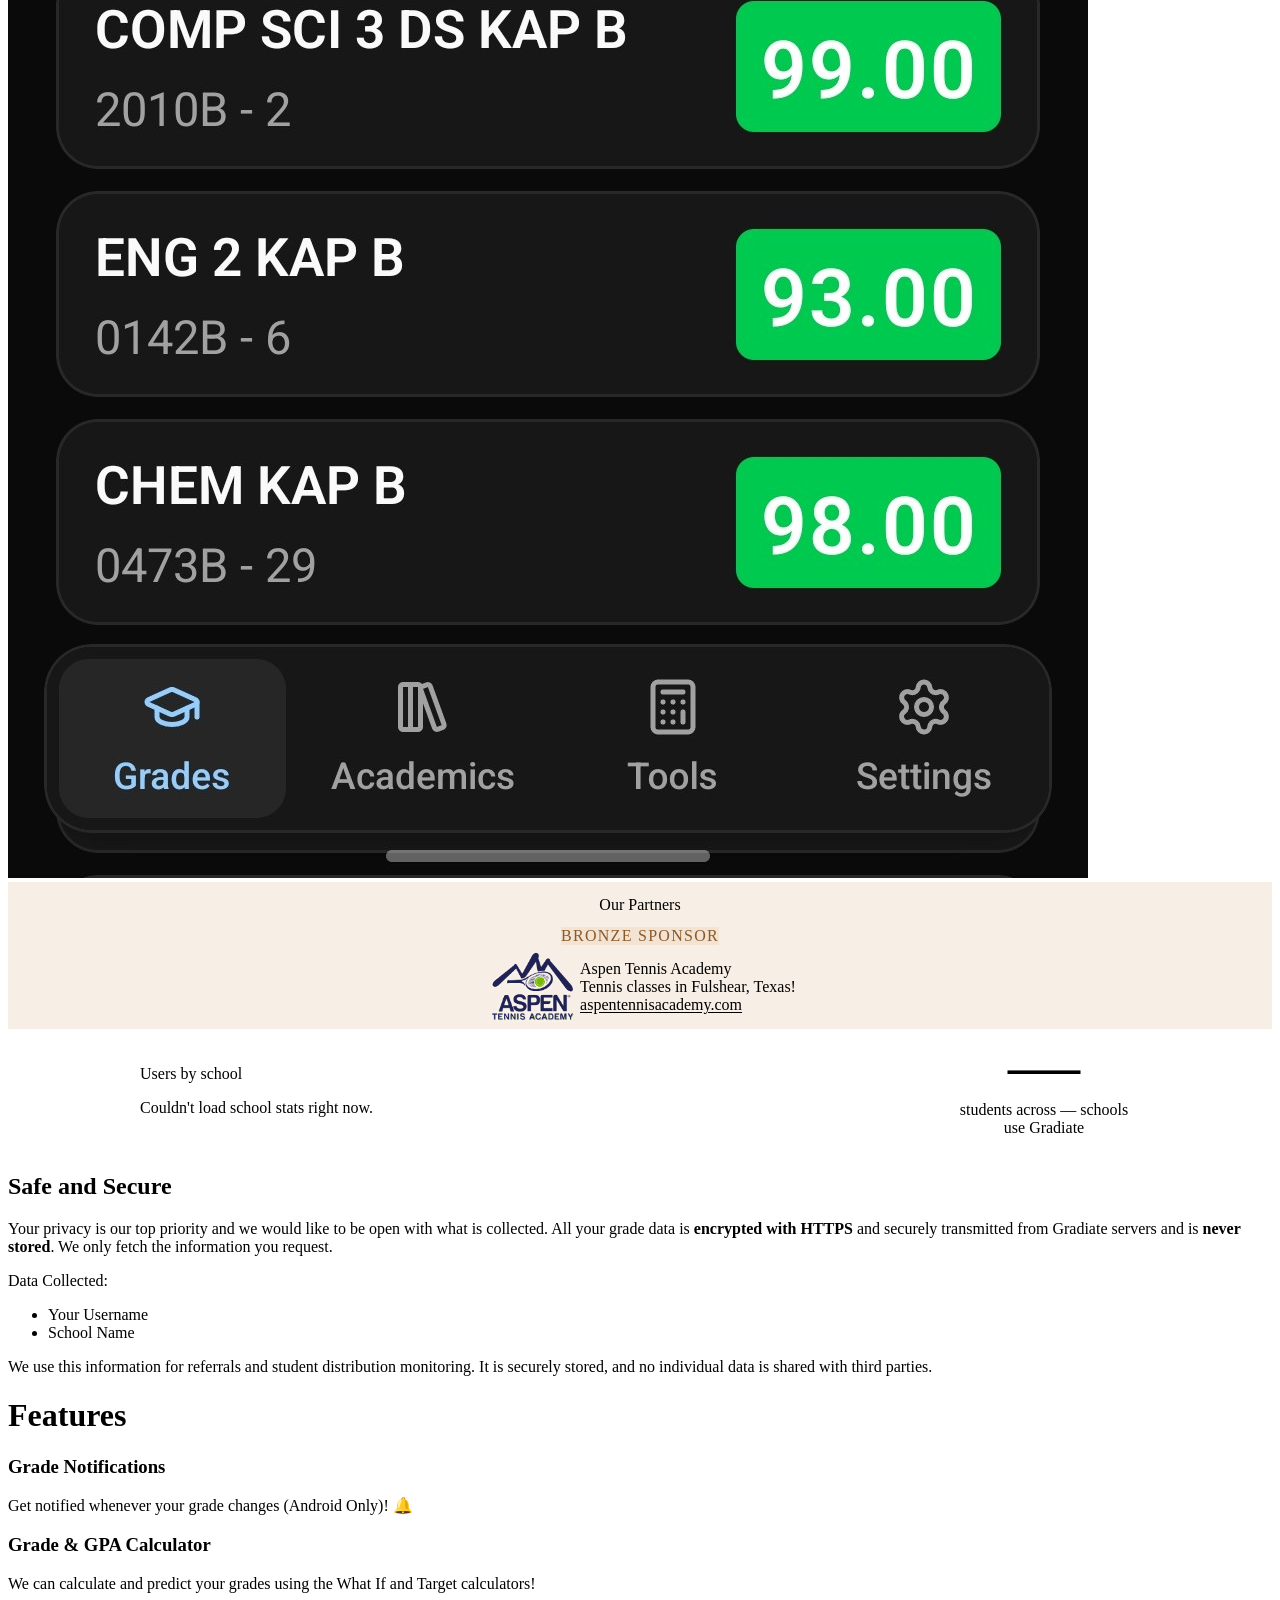
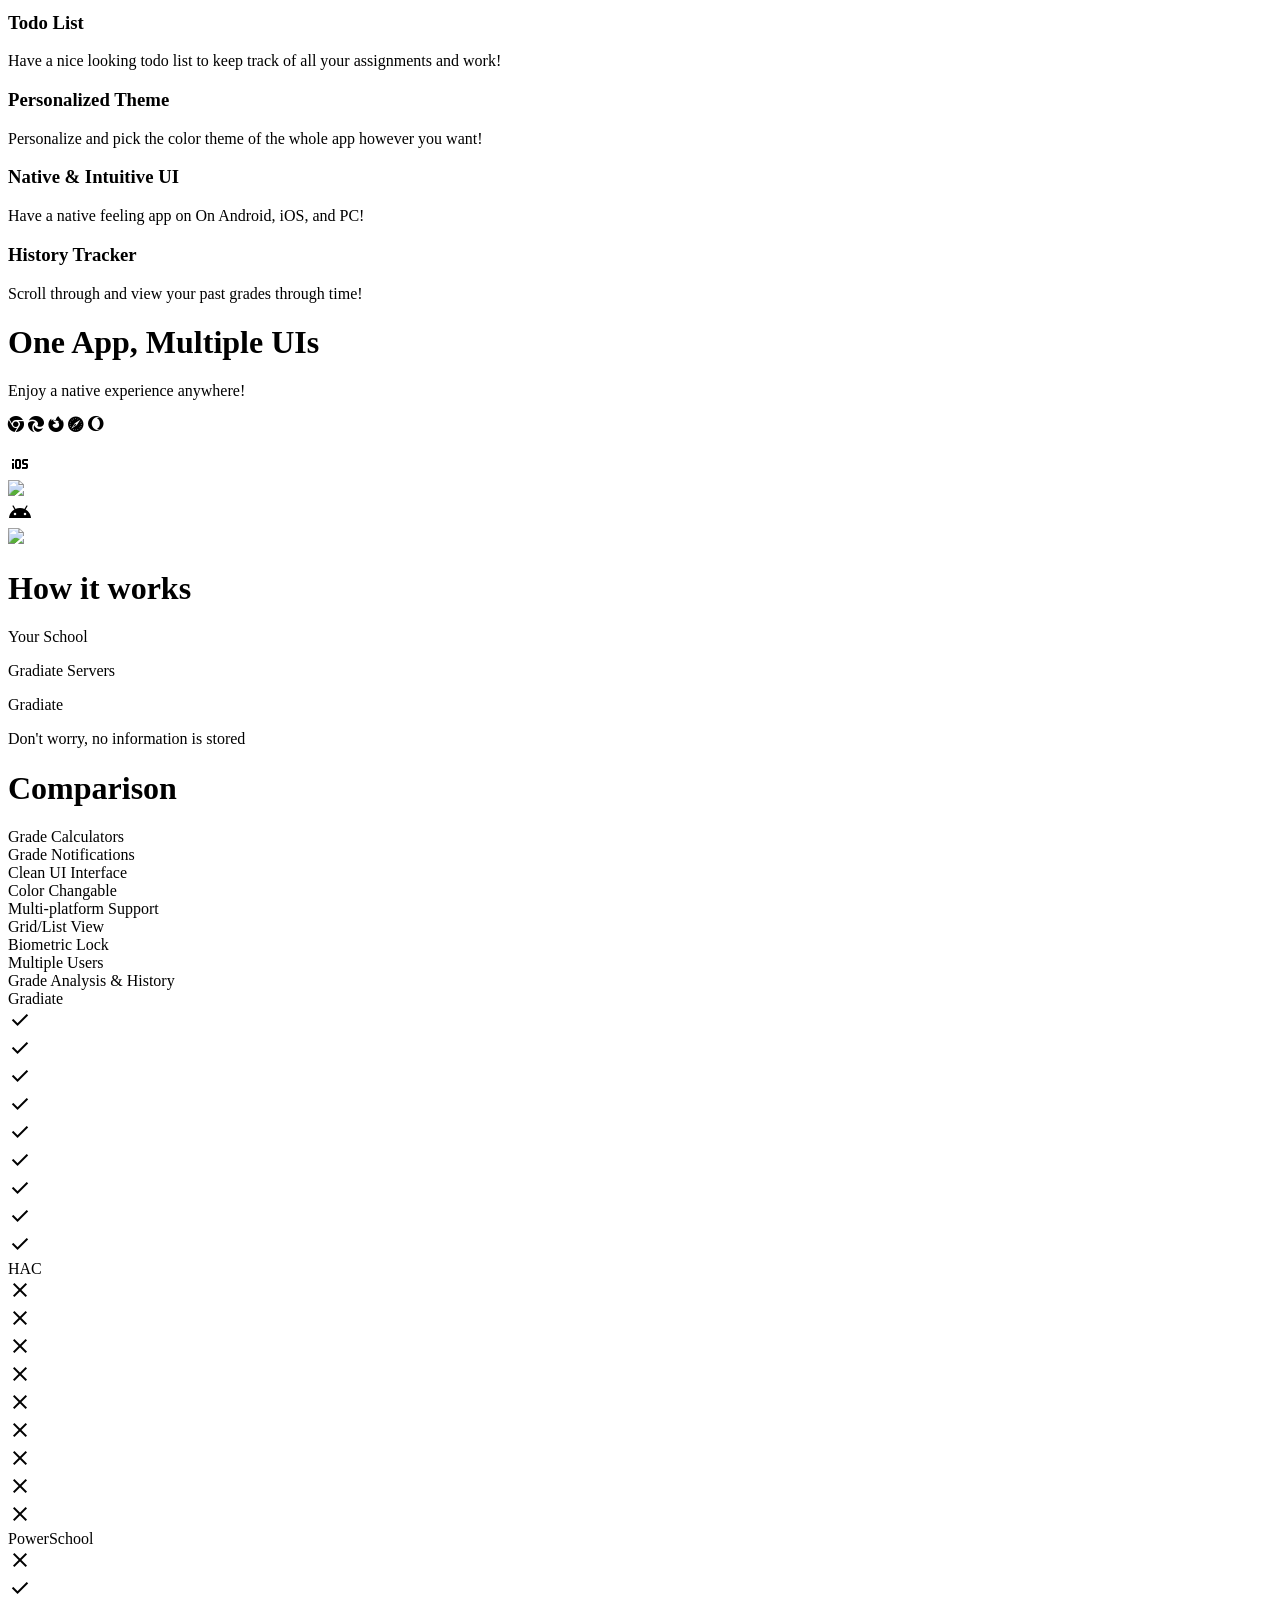
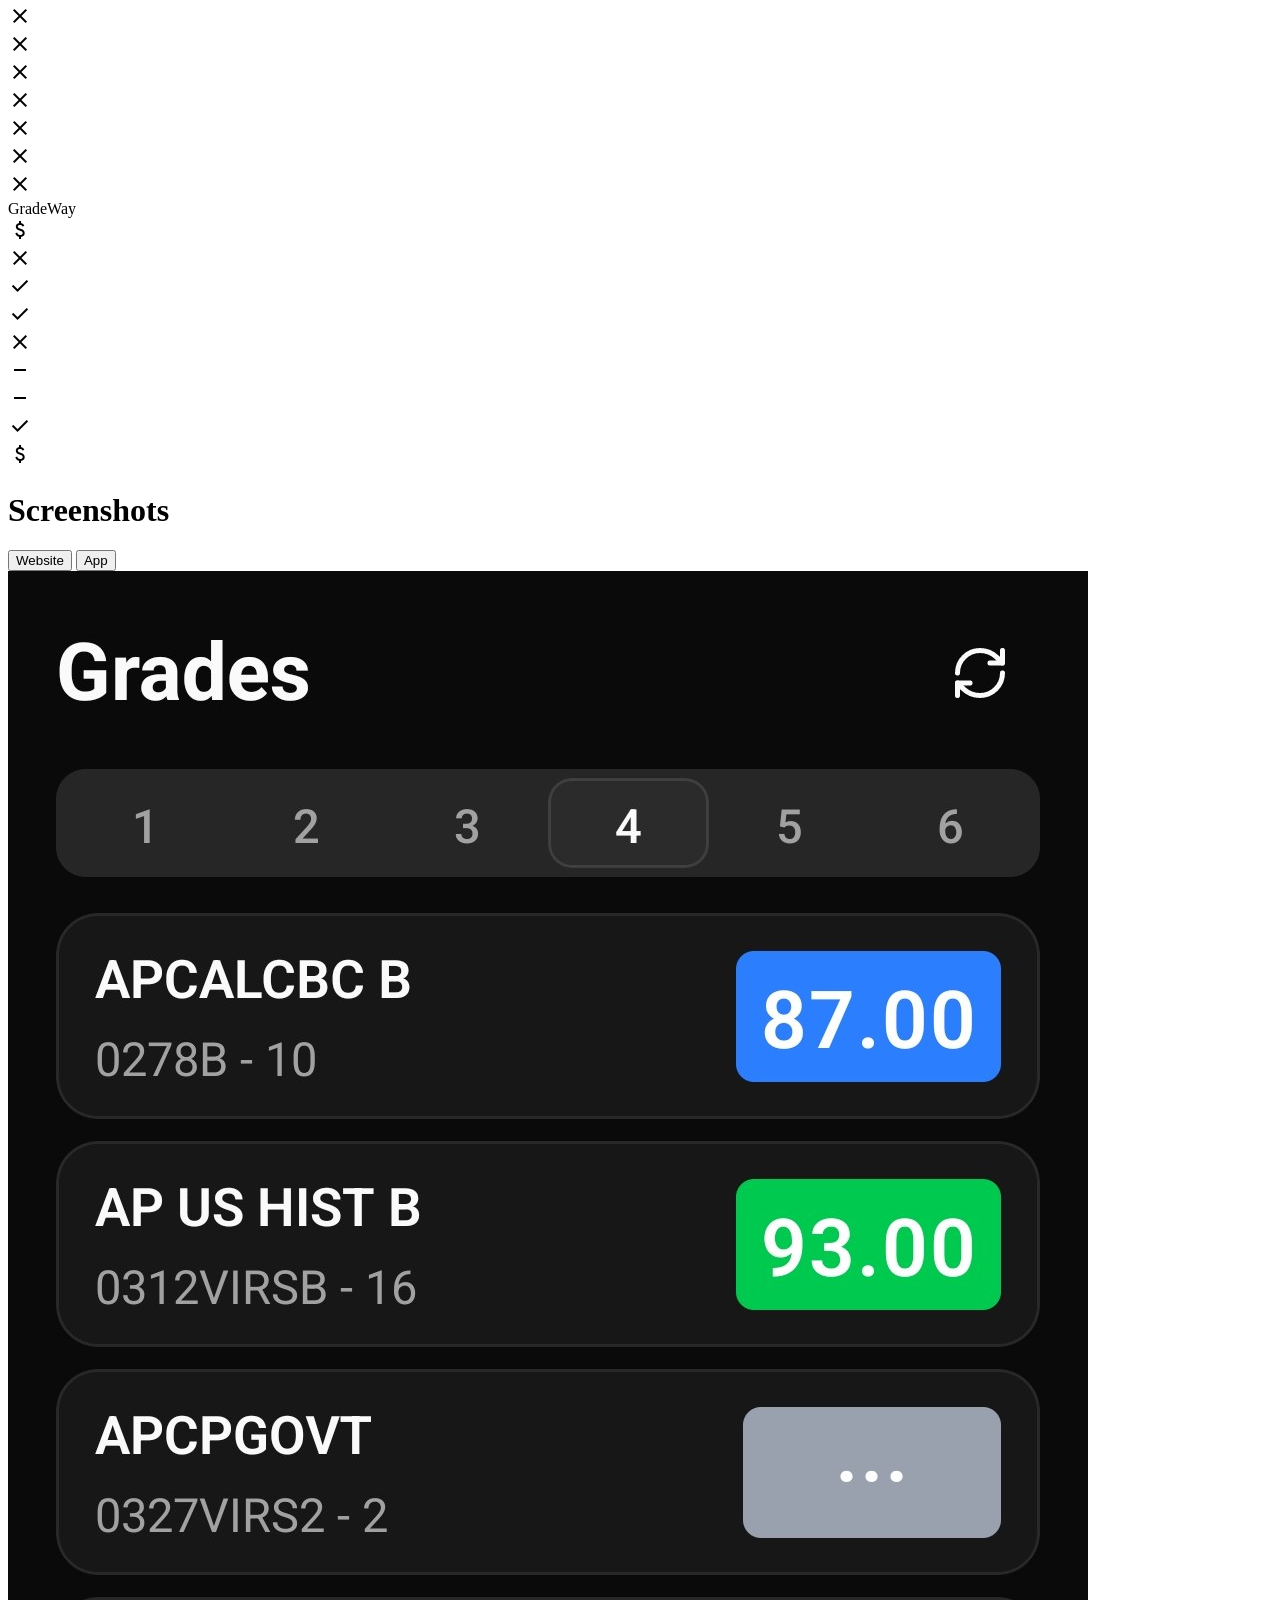
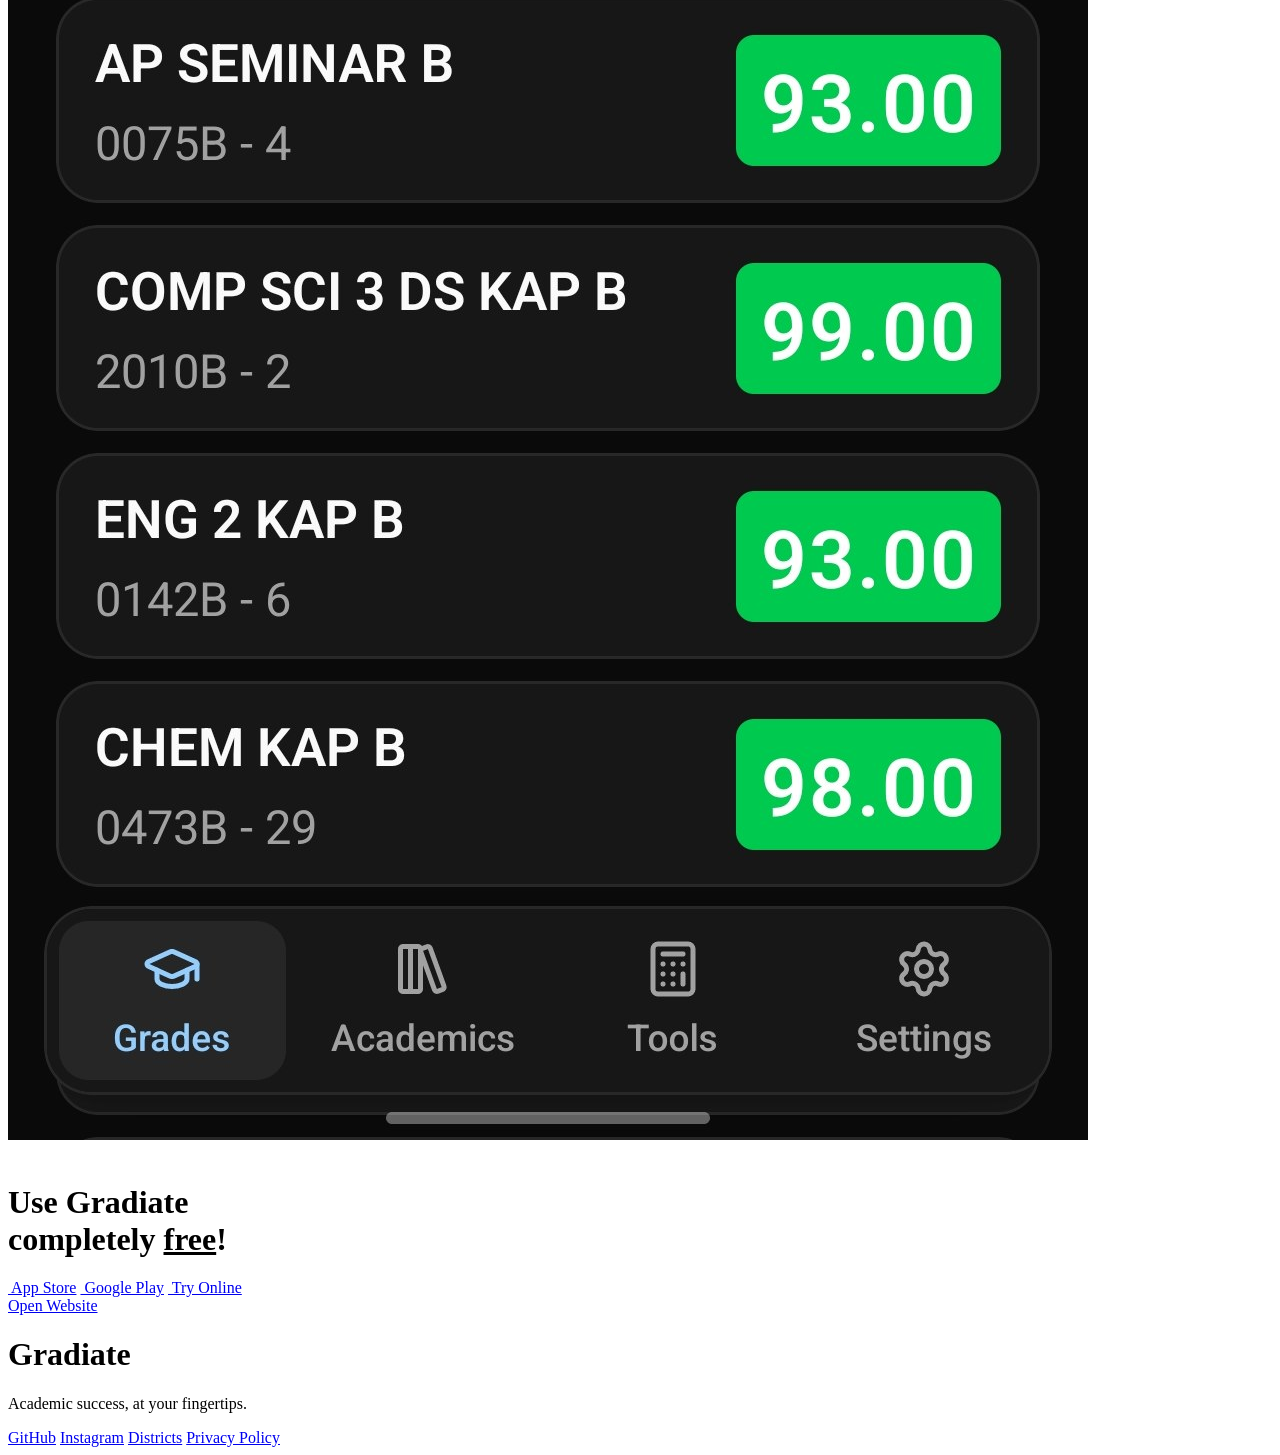
==== commit bc0d3612: "added sponsor" ====
--- a/index.html
+++ b/index.html
@@ -21,6 +21,7 @@
   <link rel="stylesheet" href="styles/footer.css" />
   <link rel="stylesheet" href="styles/privacy-policy.css" />
   <link rel="stylesheet" href="styles/stats.css" />
+  <link rel="stylesheet" href="styles/sponsors.css" />
   <!-- External Libraries -->
   <script src="scripts/main.js"></script>
   <script src="scripts/stats.js"></script>
@@ -89,6 +90,24 @@
       </div>
     </div>
 
+    <!-- Sponsors -->
+    <div class="section sponsors" id="sponsors">
+      <h2 class="sponsors__heading">Our Partners</h2>
+      <div class="sponsors__tier">
+        <span class="sponsors__tier-label sponsors__tier-label--bronze">Bronze Sponsor</span>
+        <div class="sponsors__list">
+          <div class="sponsor-card">
+            <img src="images/sponsors/aspen-tennis-academy.png" alt="Aspen Tennis Academy logo" class="sponsor-card__logo" />
+            <div class="sponsor-card__text">
+              <span class="sponsor-card__name">Aspen Tennis Academy</span>
+              <span class="sponsor-card__description">Tennis classes in Fulshear, Texas!</span>
+              <a href="https://www.aspentennisacademy.com/" class="sponsor-card__url" target="_blank" rel="noopener">aspentennisacademy.com <i data-lucide="arrow-up-right"></i></a>
+            </div>
+          </div>
+        </div>
+      </div>
+    </div>
+
     <!-- Live user stats -->
     <div class="section stats" id="stats">
       <div class="stats__counter">
--- a/styles/sponsors.css
+++ b/styles/sponsors.css
@@ -0,0 +1,129 @@
+/* ============================================
+   SPONSORS SECTION
+   ============================================ */
+
+.sponsors {
+  display: flex;
+  flex-direction: column;
+  align-items: center;
+  gap: var(--spacing-lg);
+  background-color: #f7efe6;
+}
+
+html.dark .sponsors {
+  background-color: #2a221b;
+}
+
+.sponsors__heading {
+  font-size: var(--font-size-3xl);
+  font-weight: var(--font-weight-bold);
+  color: var(--text-color);
+}
+
+.sponsors__tier {
+  display: flex;
+  flex-direction: column;
+  align-items: center;
+  gap: var(--spacing-md);
+}
+
+.sponsors__tier-label {
+  display: inline-flex;
+  align-items: center;
+  gap: var(--spacing-xs);
+  padding: var(--spacing-xs) var(--spacing-md);
+  border-radius: var(--border-radius-full);
+  font-size: var(--font-size-xs);
+  font-weight: var(--font-weight-bold);
+  letter-spacing: 0.08em;
+  text-transform: uppercase;
+}
+
+.sponsors__tier-label--bronze {
+  color: #8a5a2b;
+  background-color: #f3e3d3;
+}
+
+html.dark .sponsors__tier-label--bronze {
+  color: #e8b98a;
+  background-color: #3a2a1c;
+}
+
+.sponsors__list {
+  display: flex;
+  flex-wrap: wrap;
+  justify-content: center;
+  gap: var(--spacing-md);
+}
+
+.sponsor-card {
+  display: flex;
+  align-items: center;
+  gap: var(--spacing-md);
+  padding: var(--spacing-md) var(--spacing-lg);
+  border: 1px solid var(--color-border-subtle);
+  border-radius: var(--border-radius-lg);
+  background-color: var(--background-surface);
+  color: var(--text-color);
+}
+
+html.dark .sponsor-card {
+  border-color: var(--color-surface-tertiary);
+}
+
+.sponsor-card__logo {
+  width: 96px;
+  height: 84px;
+  padding: var(--spacing-sm);
+  border-radius: var(--border-radius-md);
+  background-color: var(--color-white);
+  object-fit: contain;
+  flex-shrink: 0;
+}
+
+.sponsor-card__text {
+  display: flex;
+  flex-direction: column;
+  text-align: left;
+}
+
+.sponsor-card__name {
+  font-size: var(--font-size-lg);
+  font-weight: var(--font-weight-bold);
+}
+
+.sponsor-card__description {
+  font-size: var(--font-size-sm);
+  color: var(--text-color-secondary);
+}
+
+.sponsor-card__url {
+  display: inline-flex;
+  align-items: center;
+  gap: var(--spacing-xs);
+  font-size: var(--font-size-sm);
+  color: var(--color-primary-medium);
+  text-decoration: underline;
+  text-underline-offset: 2px;
+  width: fit-content;
+}
+
+.sponsor-card__url:hover {
+  color: var(--color-primary-dark);
+}
+
+.sponsor-card__url svg {
+  width: 0.875rem;
+  height: 0.875rem;
+}
+
+@media (max-width: 600px) {
+  .sponsor-card {
+    padding: var(--spacing-sm) var(--spacing-md);
+  }
+
+  .sponsor-card__logo {
+    width: 72px;
+    height: 64px;
+  }
+}
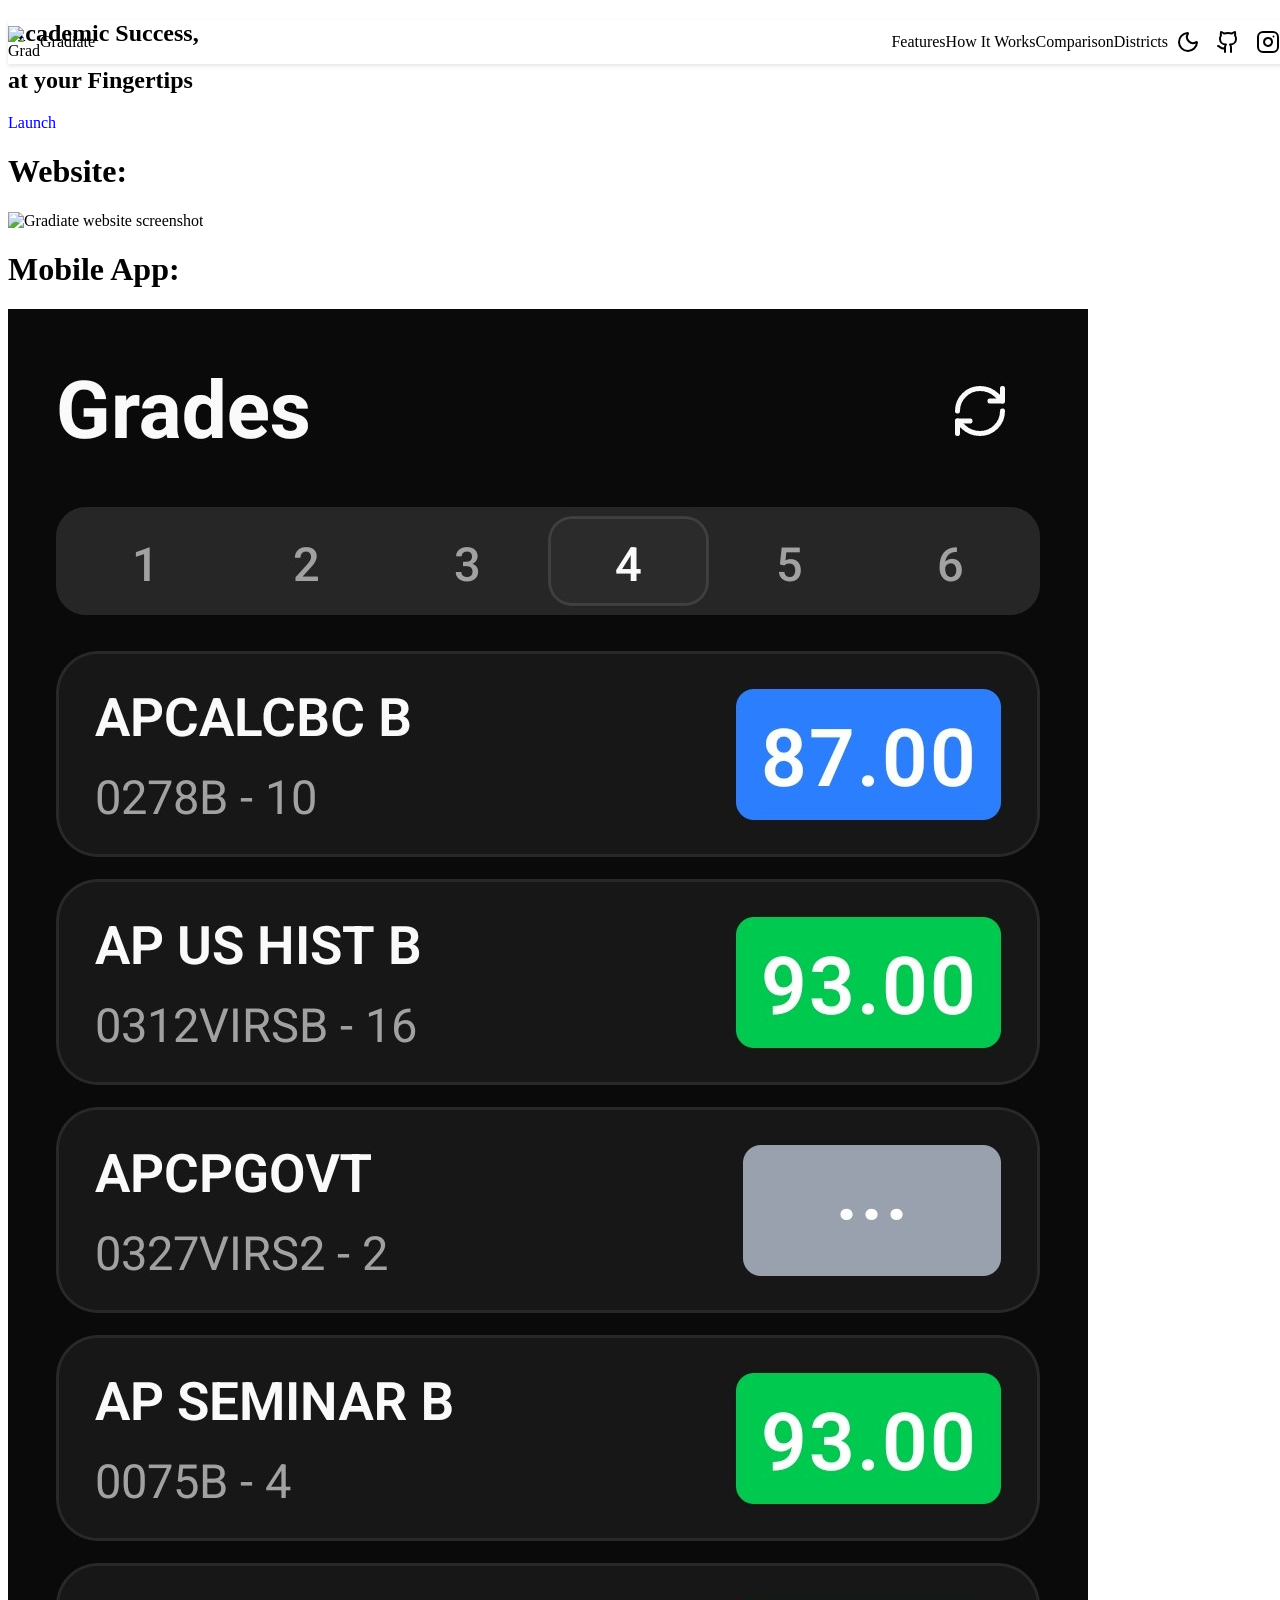
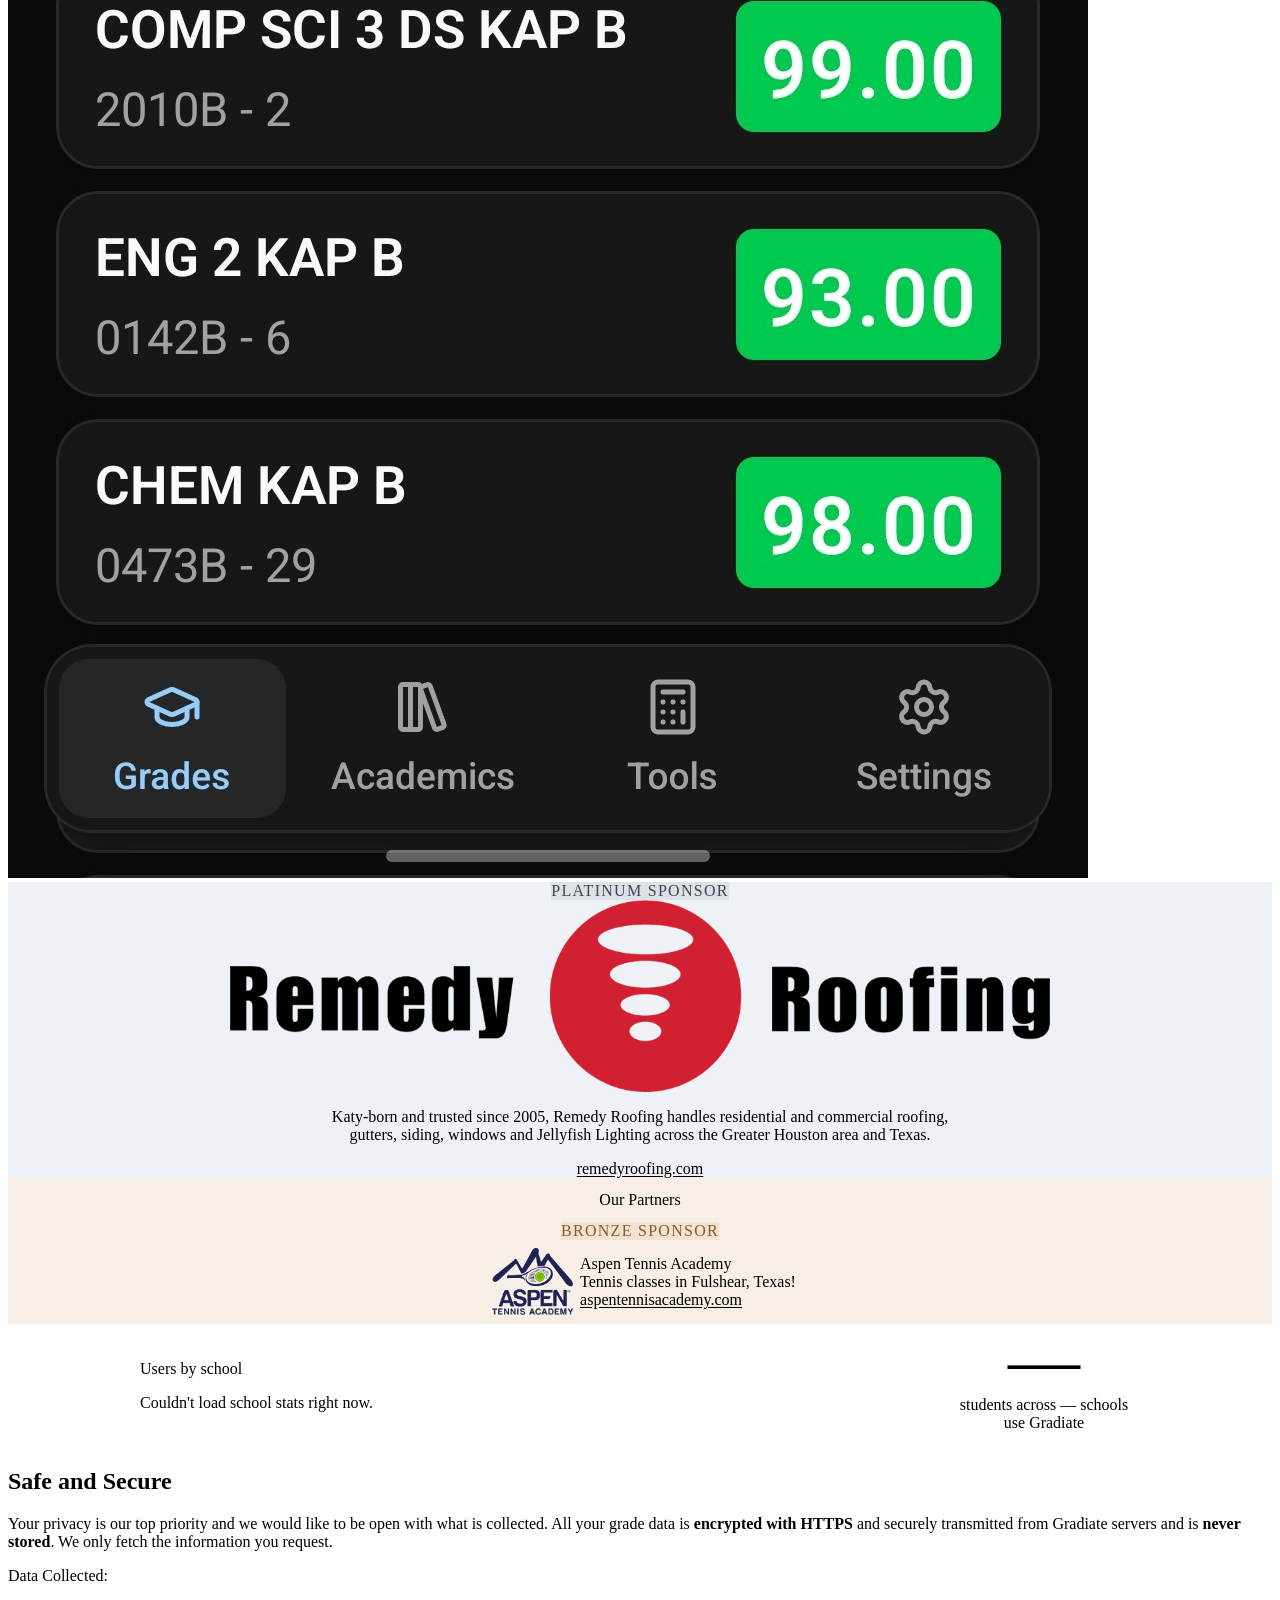
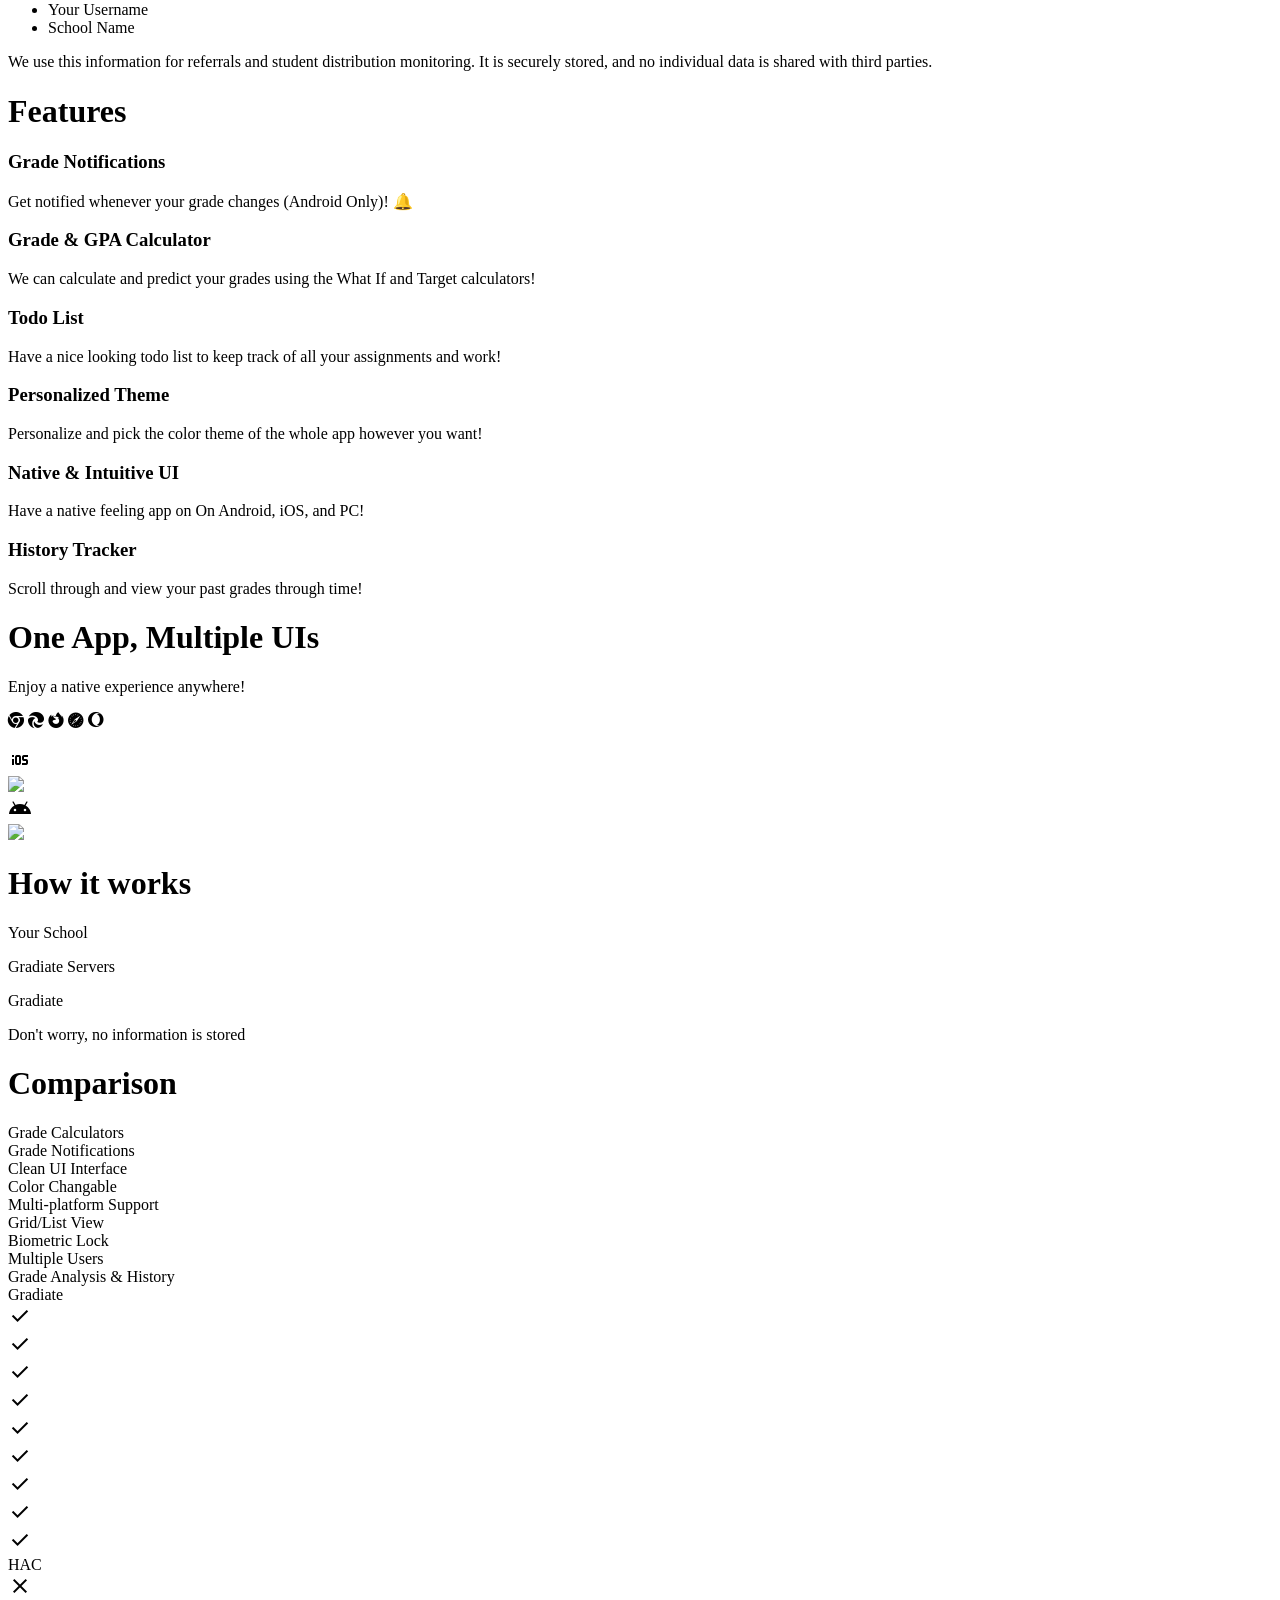
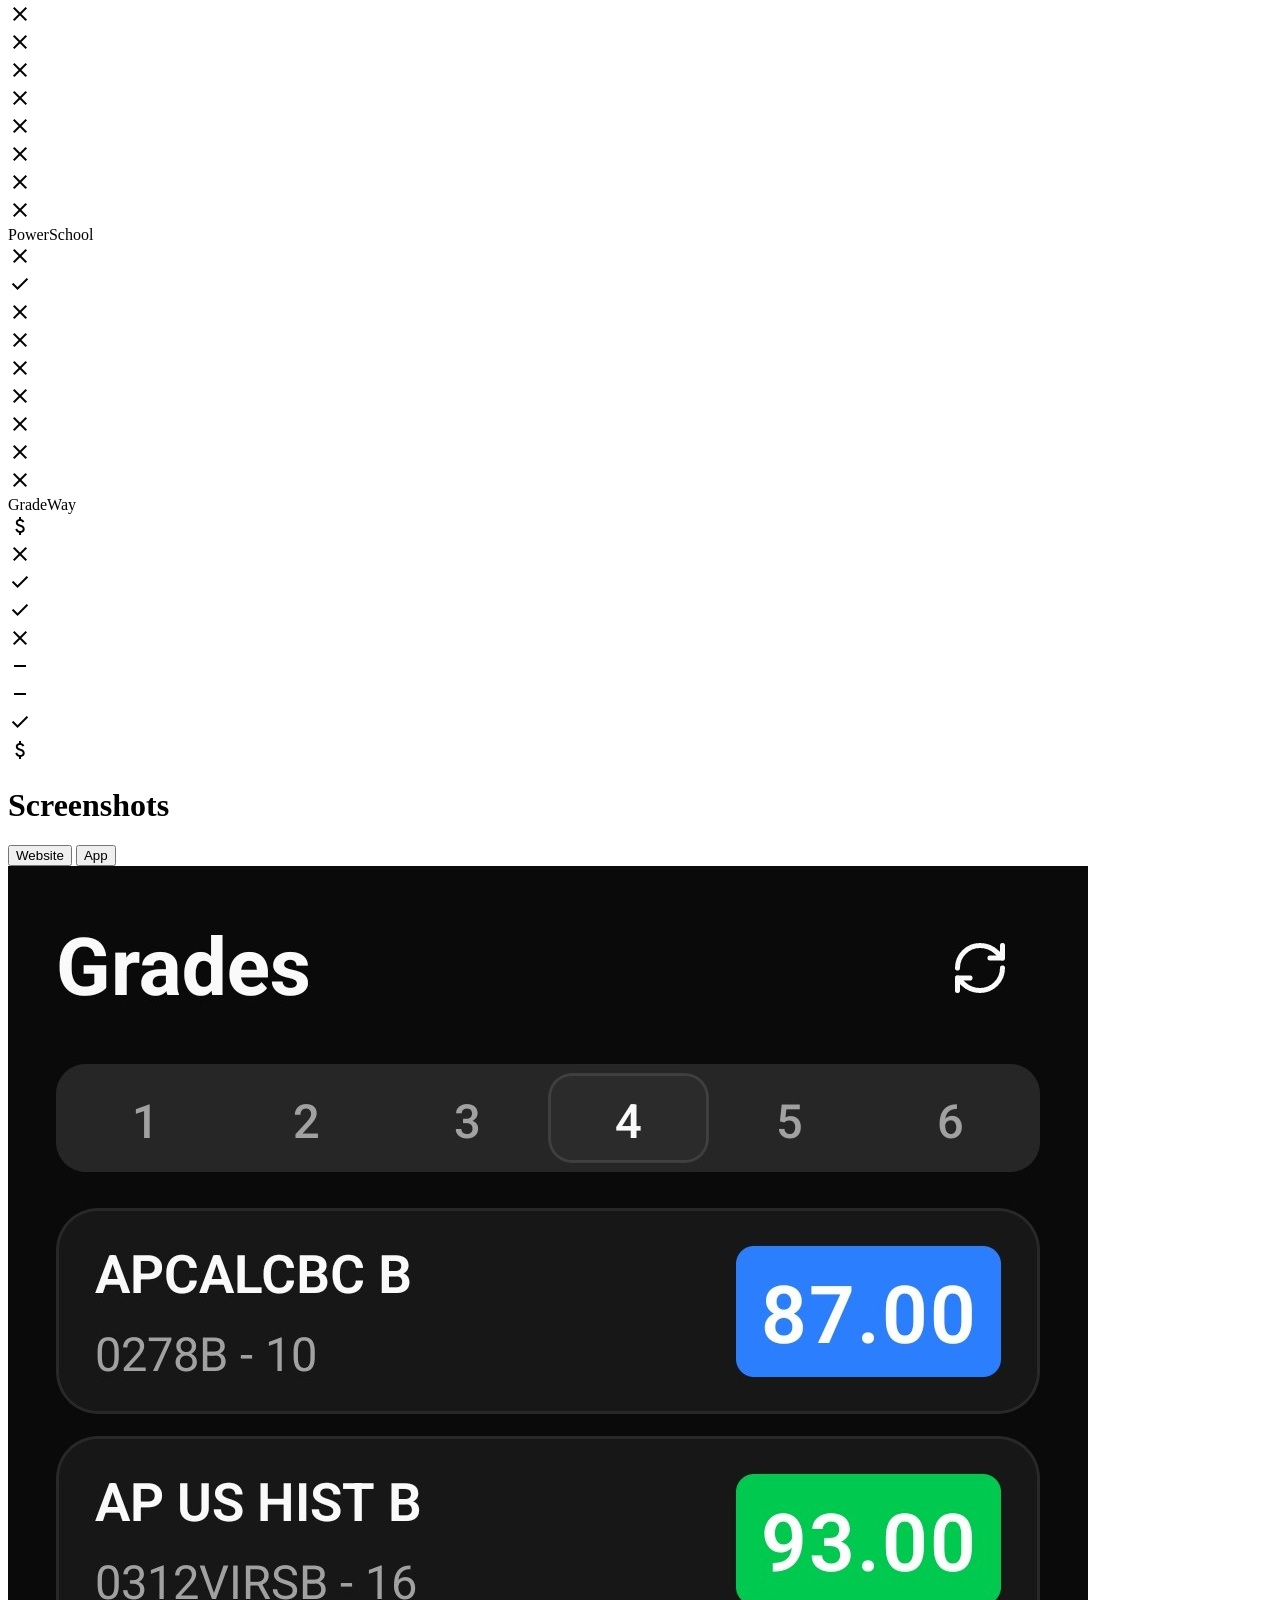
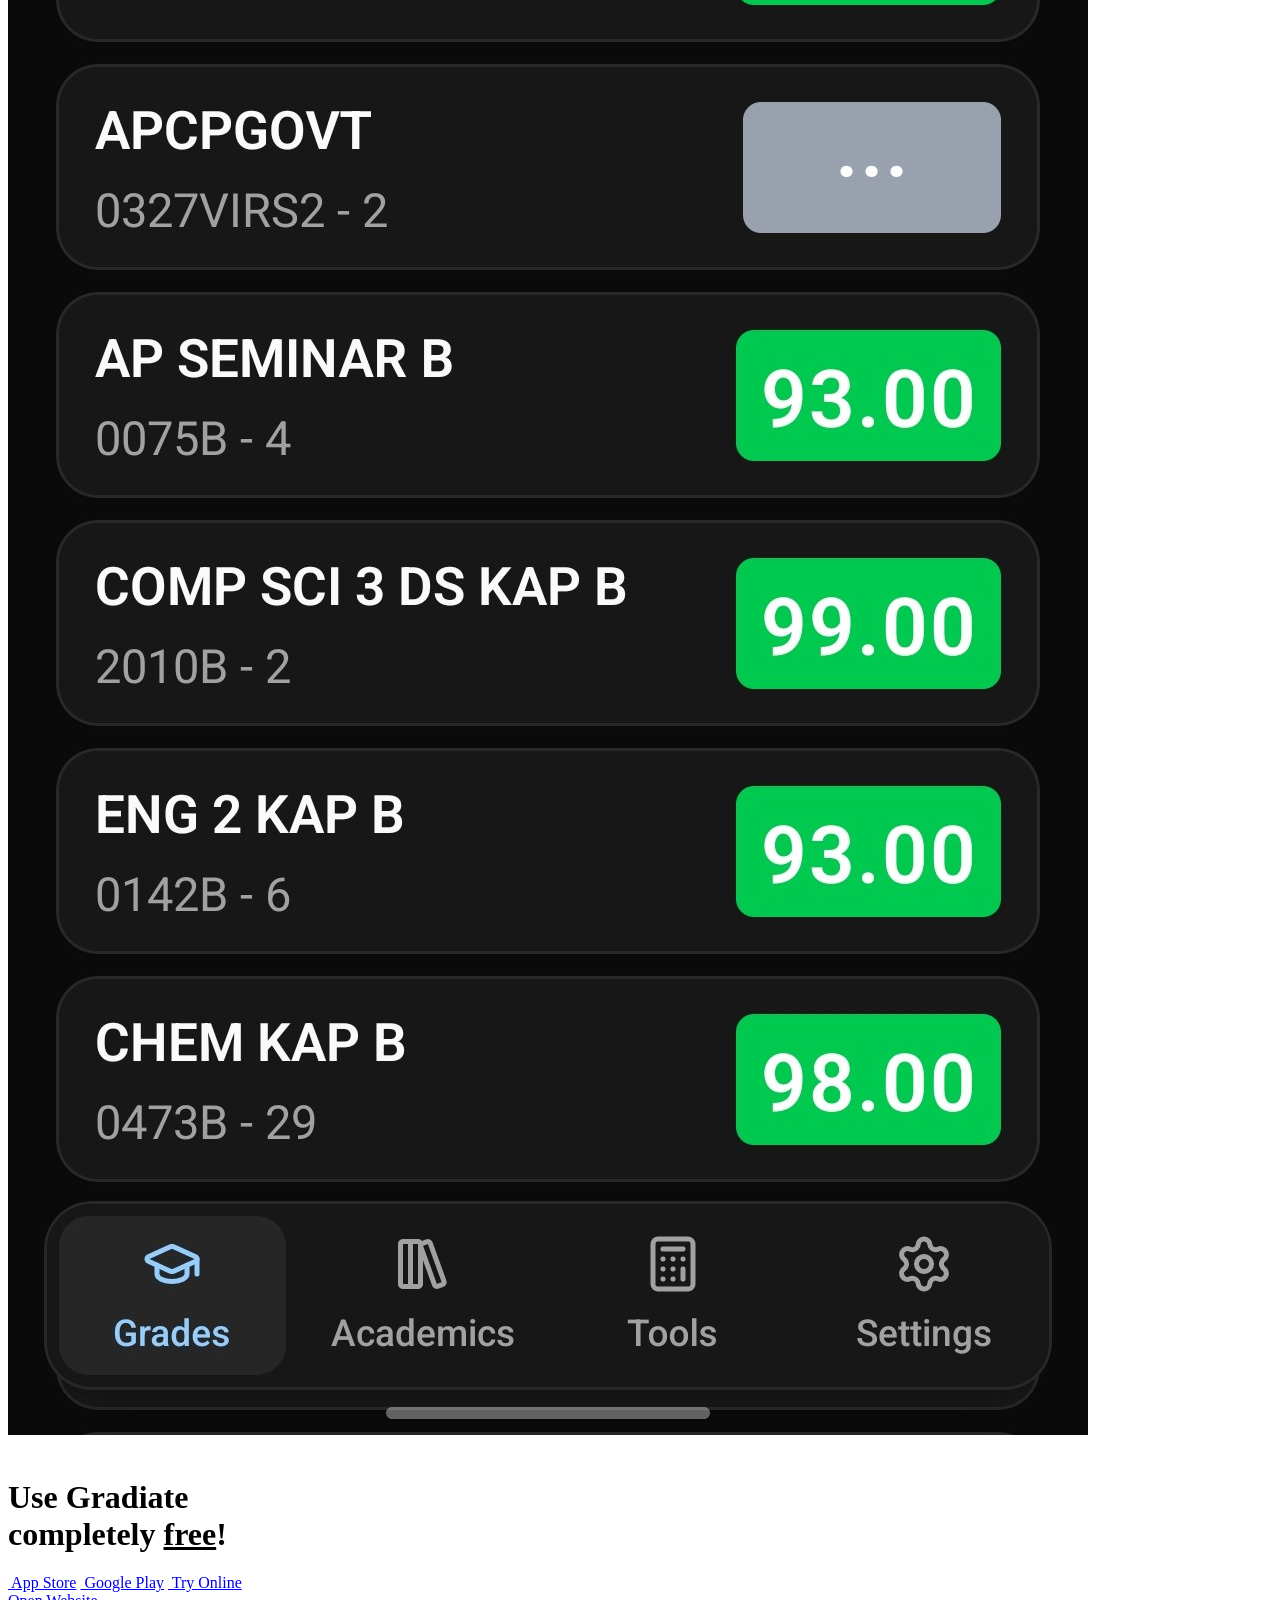
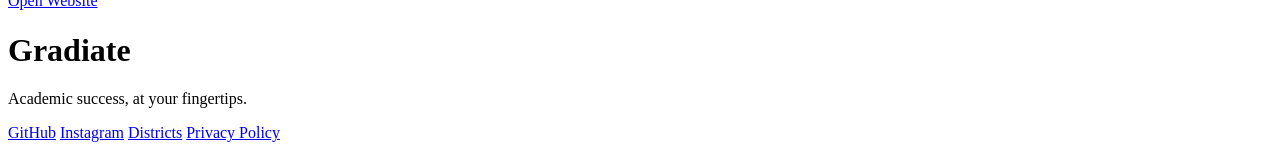
==== commit 0c8b62bb: "added sponsor remedy roofing" ====
--- a/index.html
+++ b/index.html
@@ -90,6 +90,18 @@
       </div>
     </div>
 
+    <!-- Platinum sponsor -->
+    <div class="section platinum-sponsor" id="platinum-sponsor">
+      <span class="sponsors__tier-label sponsors__tier-label--platinum">Platinum Sponsor</span>
+      <div class="platinum-sponsor__logo-panel">
+        <img src="images/sponsors/remedy-roofing.png" alt="Remedy Roofing logo" class="platinum-sponsor__logo" />
+      </div>
+      <p class="platinum-sponsor__description">
+        Katy-born and trusted since 2005, Remedy Roofing handles residential and commercial roofing, gutters, siding, windows and Jellyfish Lighting across the Greater Houston area and Texas.
+      </p>
+      <a href="https://remedyroofing.com/" class="sponsor-card__url platinum-sponsor__url" target="_blank" rel="noopener">remedyroofing.com <i data-lucide="arrow-up-right"></i></a>
+    </div>
+
     <!-- Sponsors -->
     <div class="section sponsors" id="sponsors">
       <h2 class="sponsors__heading">Our Partners</h2>
--- a/styles/sponsors.css
+++ b/styles/sponsors.css
@@ -117,7 +117,67 @@
   height: 0.875rem;
 }
 
+/* ============================================
+   PLATINUM SPONSOR
+   ============================================ */
+
+.sponsors__tier-label--platinum {
+  color: #3f4652;
+  background-color: #dde2e8;
+}
+
+html.dark .sponsors__tier-label--platinum {
+  color: #d5dbe3;
+  background-color: #3a414b;
+}
+
+.platinum-sponsor {
+  display: flex;
+  flex-direction: column;
+  align-items: center;
+  gap: var(--spacing-lg);
+  text-align: center;
+  background-color: #eef1f5;
+}
+
+html.dark .platinum-sponsor {
+  background-color: #22262c;
+}
+
+.platinum-sponsor__logo-panel {
+  width: 100%;
+  max-width: 820px;
+  padding: var(--spacing-2xl) var(--spacing-3xl);
+  border-radius: var(--border-radius-xl);
+  background-color: var(--color-white);
+}
+
+.platinum-sponsor__logo {
+  display: block;
+  width: 100%;
+  height: auto;
+}
+
+.platinum-sponsor__description {
+  max-width: 640px;
+  font-size: var(--font-size-lg);
+  line-height: var(--line-height-relaxed);
+  color: var(--text-color-secondary);
+}
+
+.platinum-sponsor__url {
+  font-size: var(--font-size-base);
+}
+
 @media (max-width: 600px) {
+  .platinum-sponsor__logo-panel {
+    padding: var(--spacing-lg);
+  }
+
+  .platinum-sponsor__description {
+    font-size: var(--font-size-base);
+  }
+
   .sponsor-card {
     padding: var(--spacing-sm) var(--spacing-md);
   }
